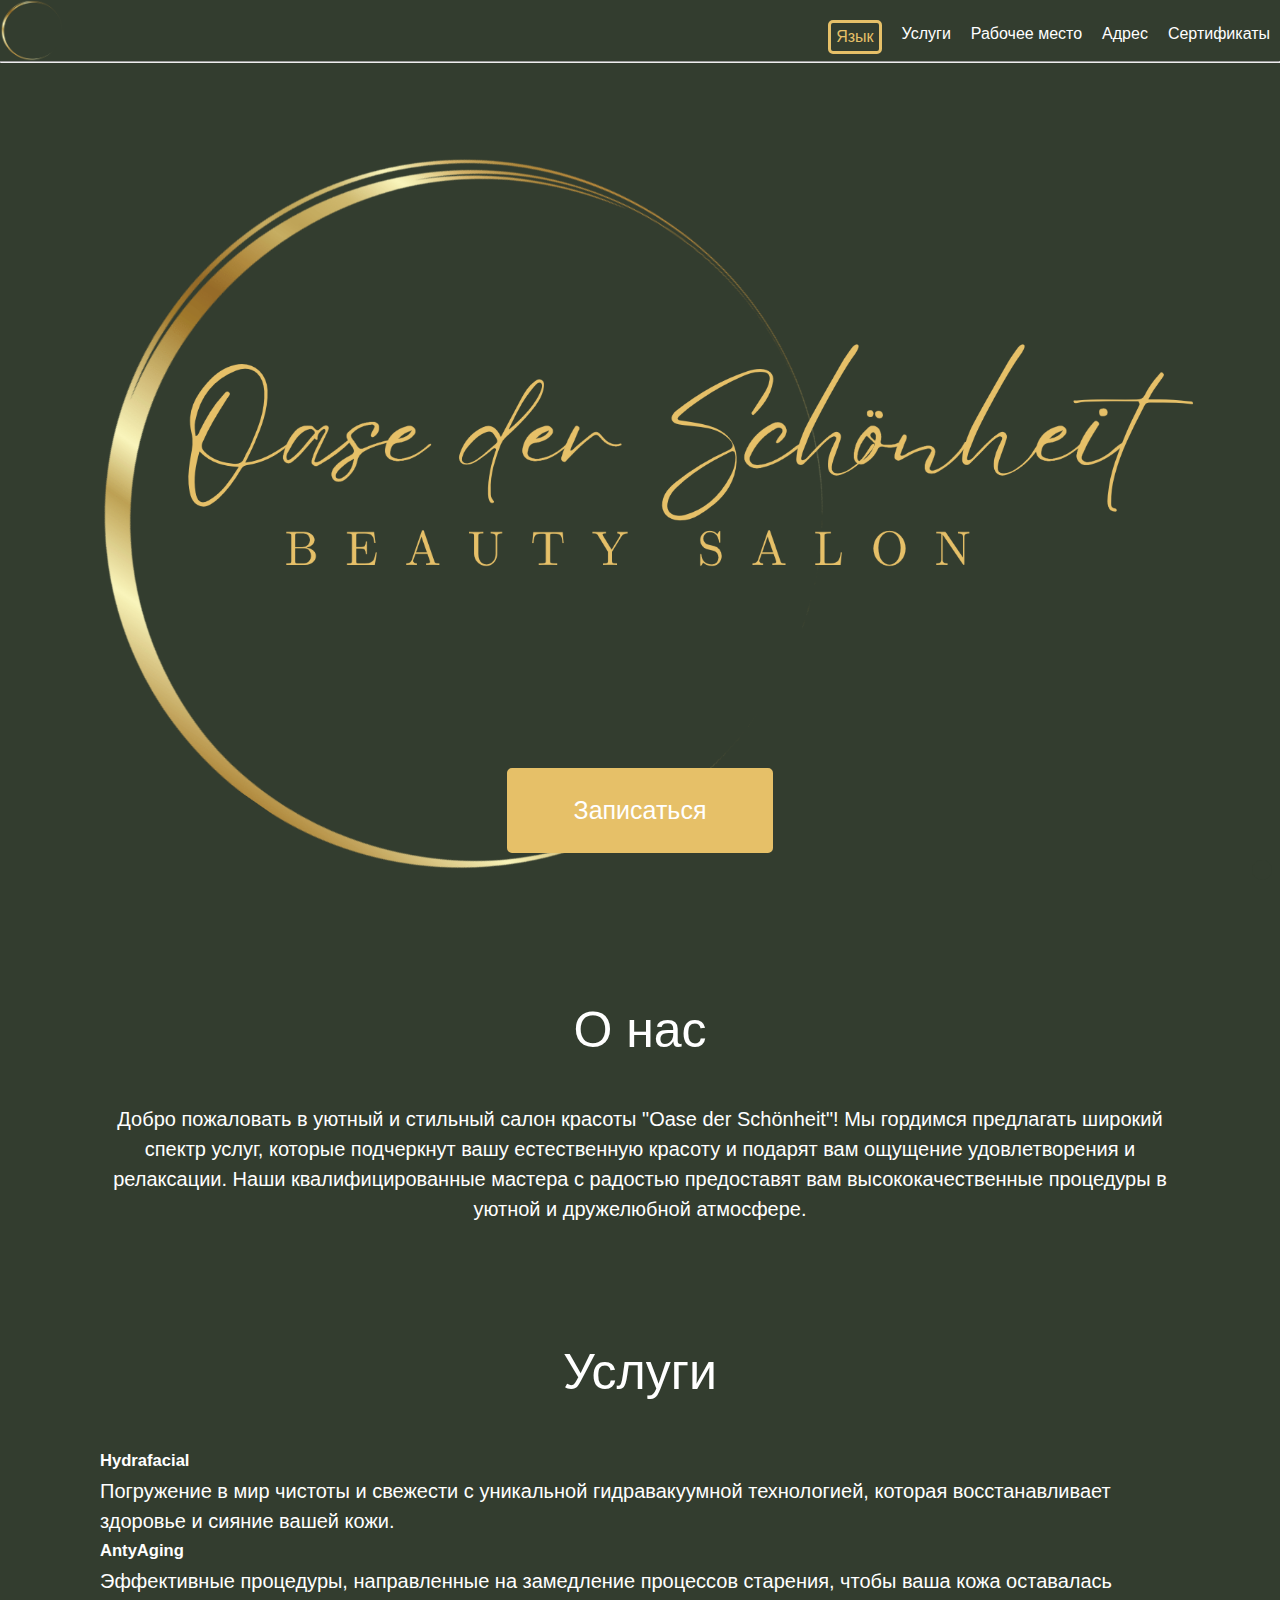
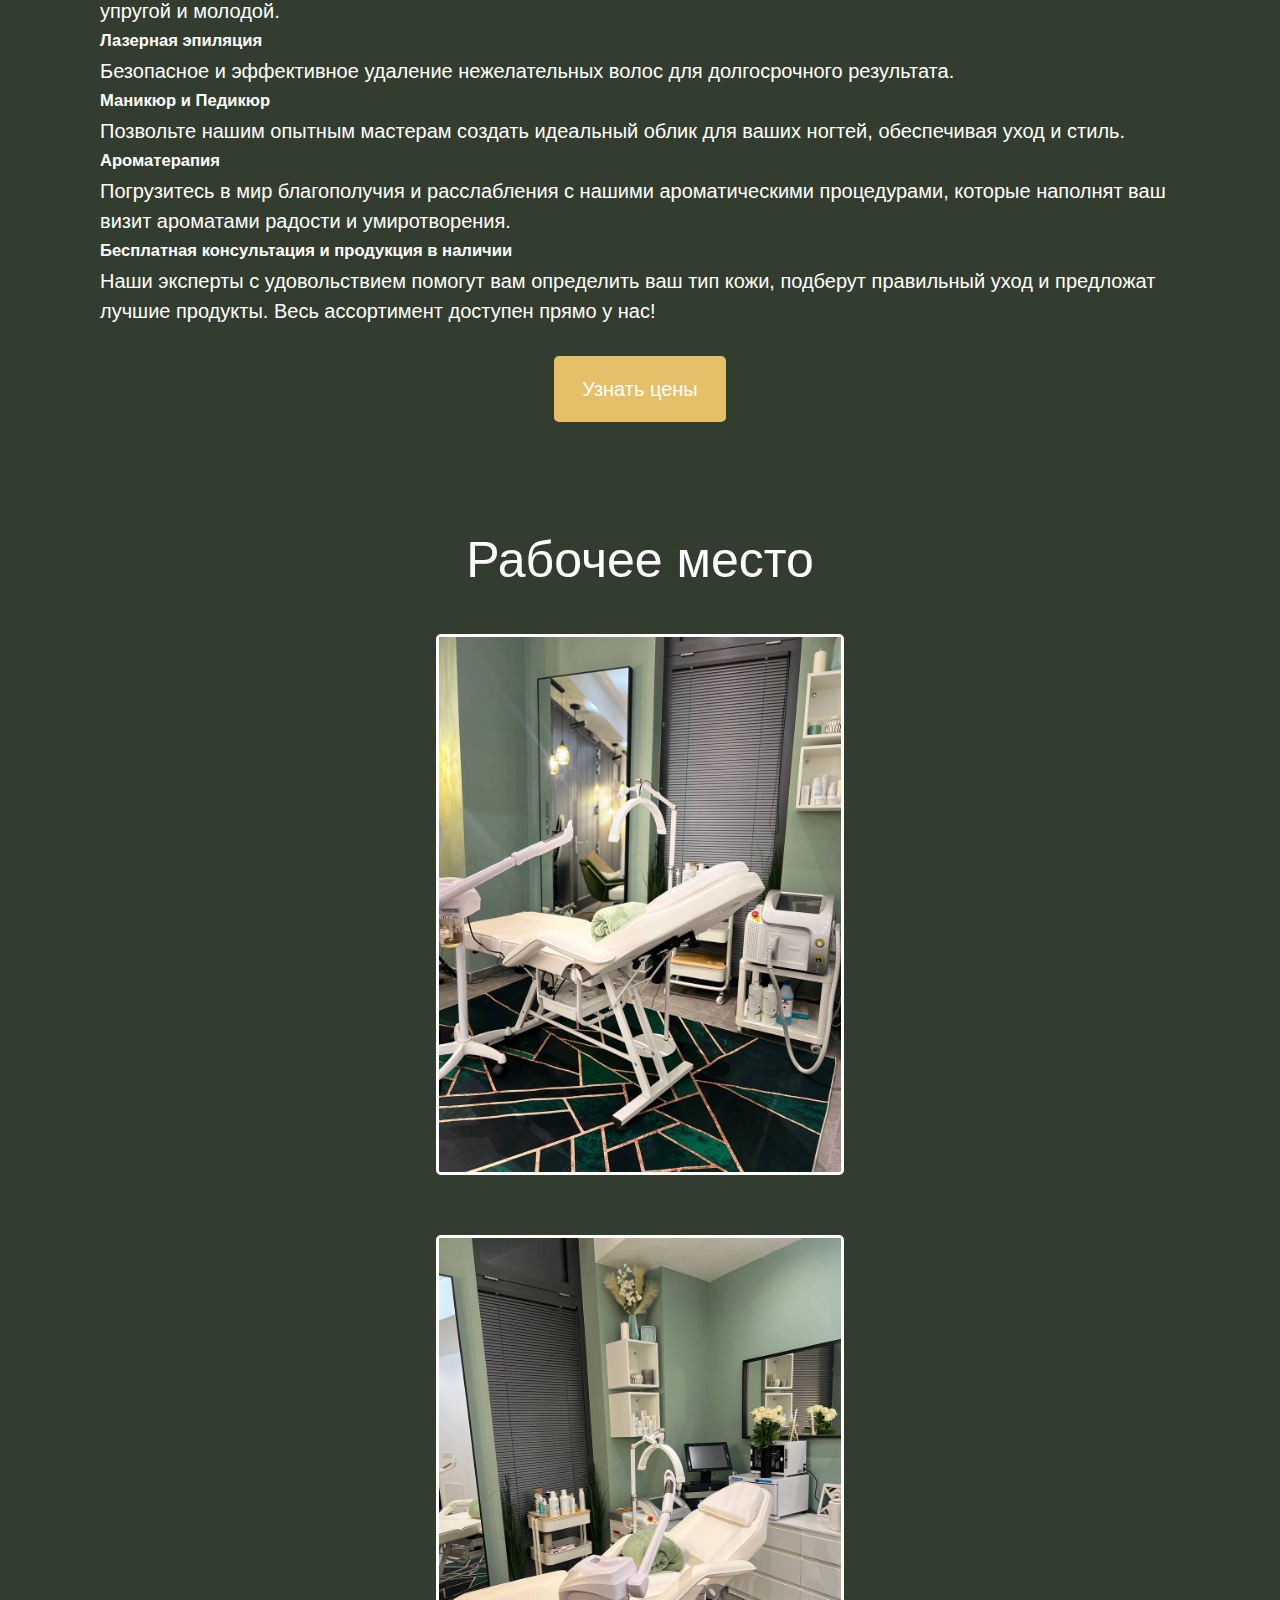
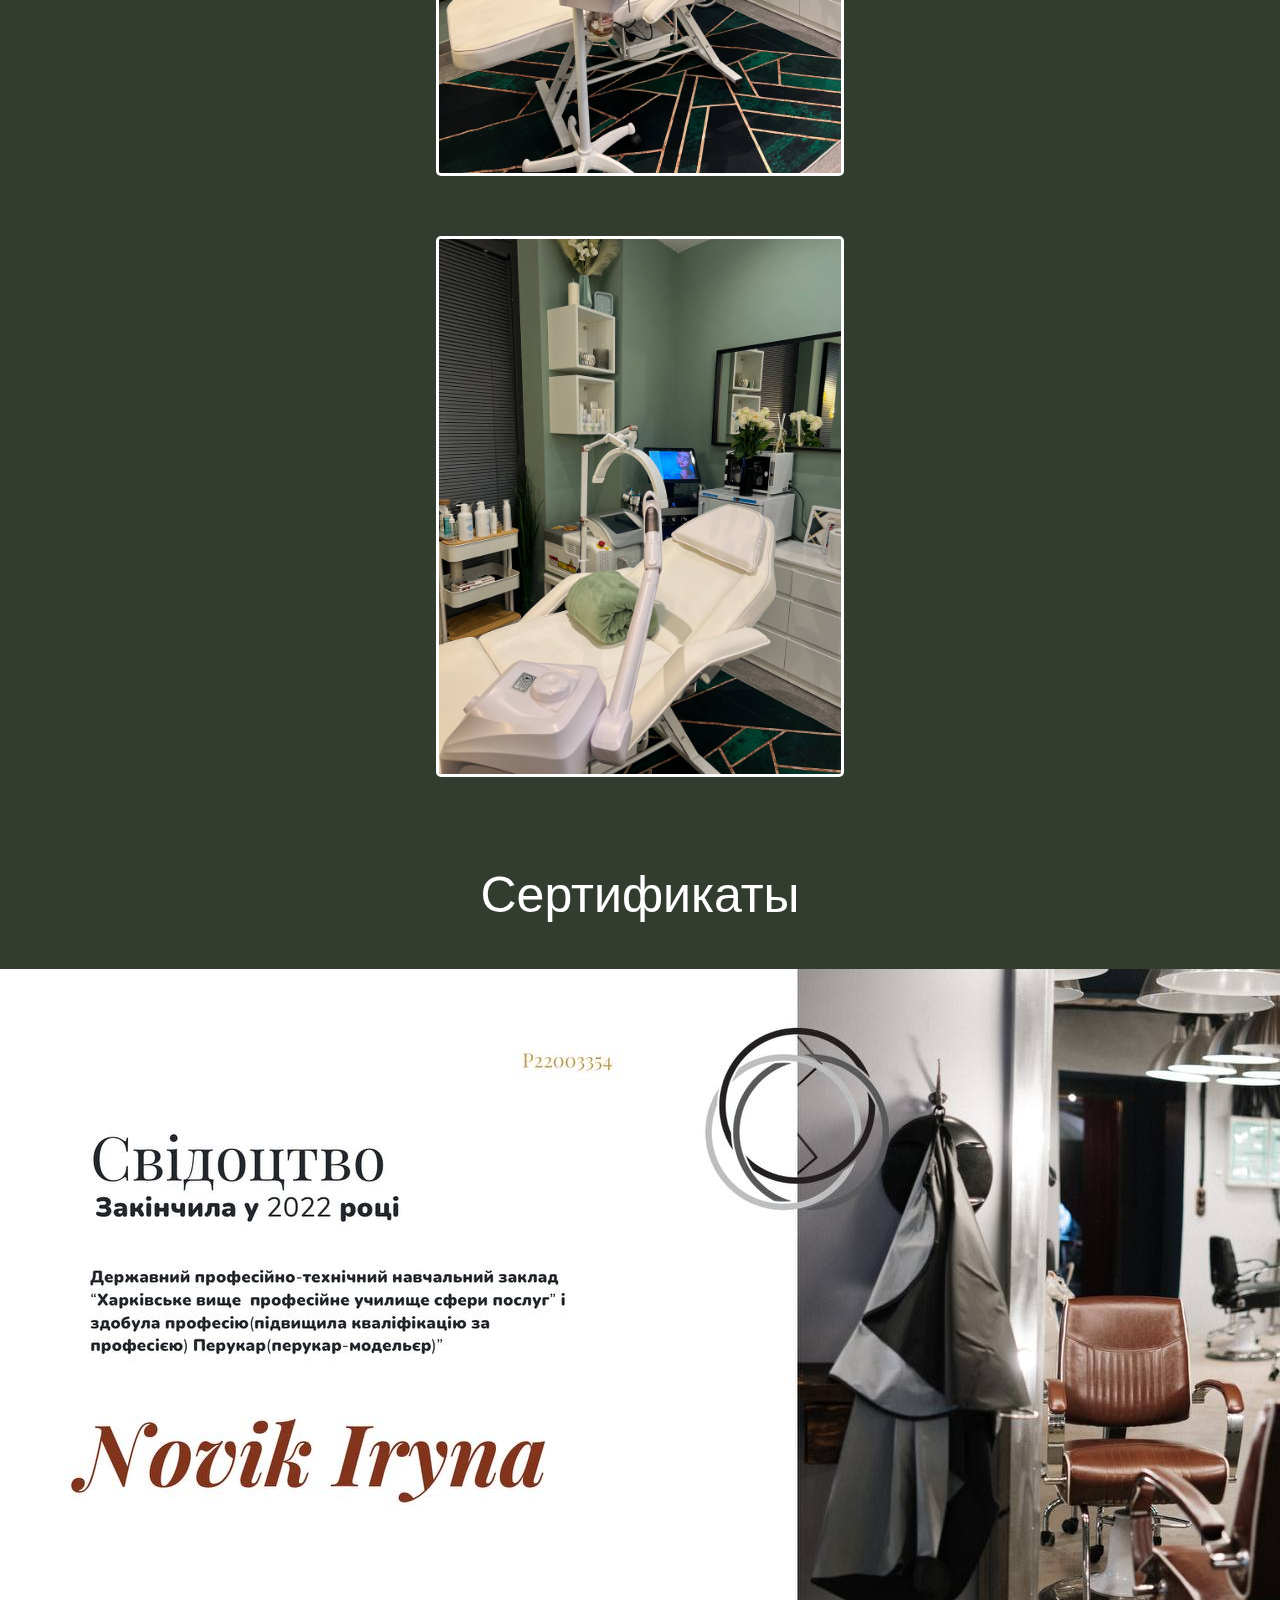
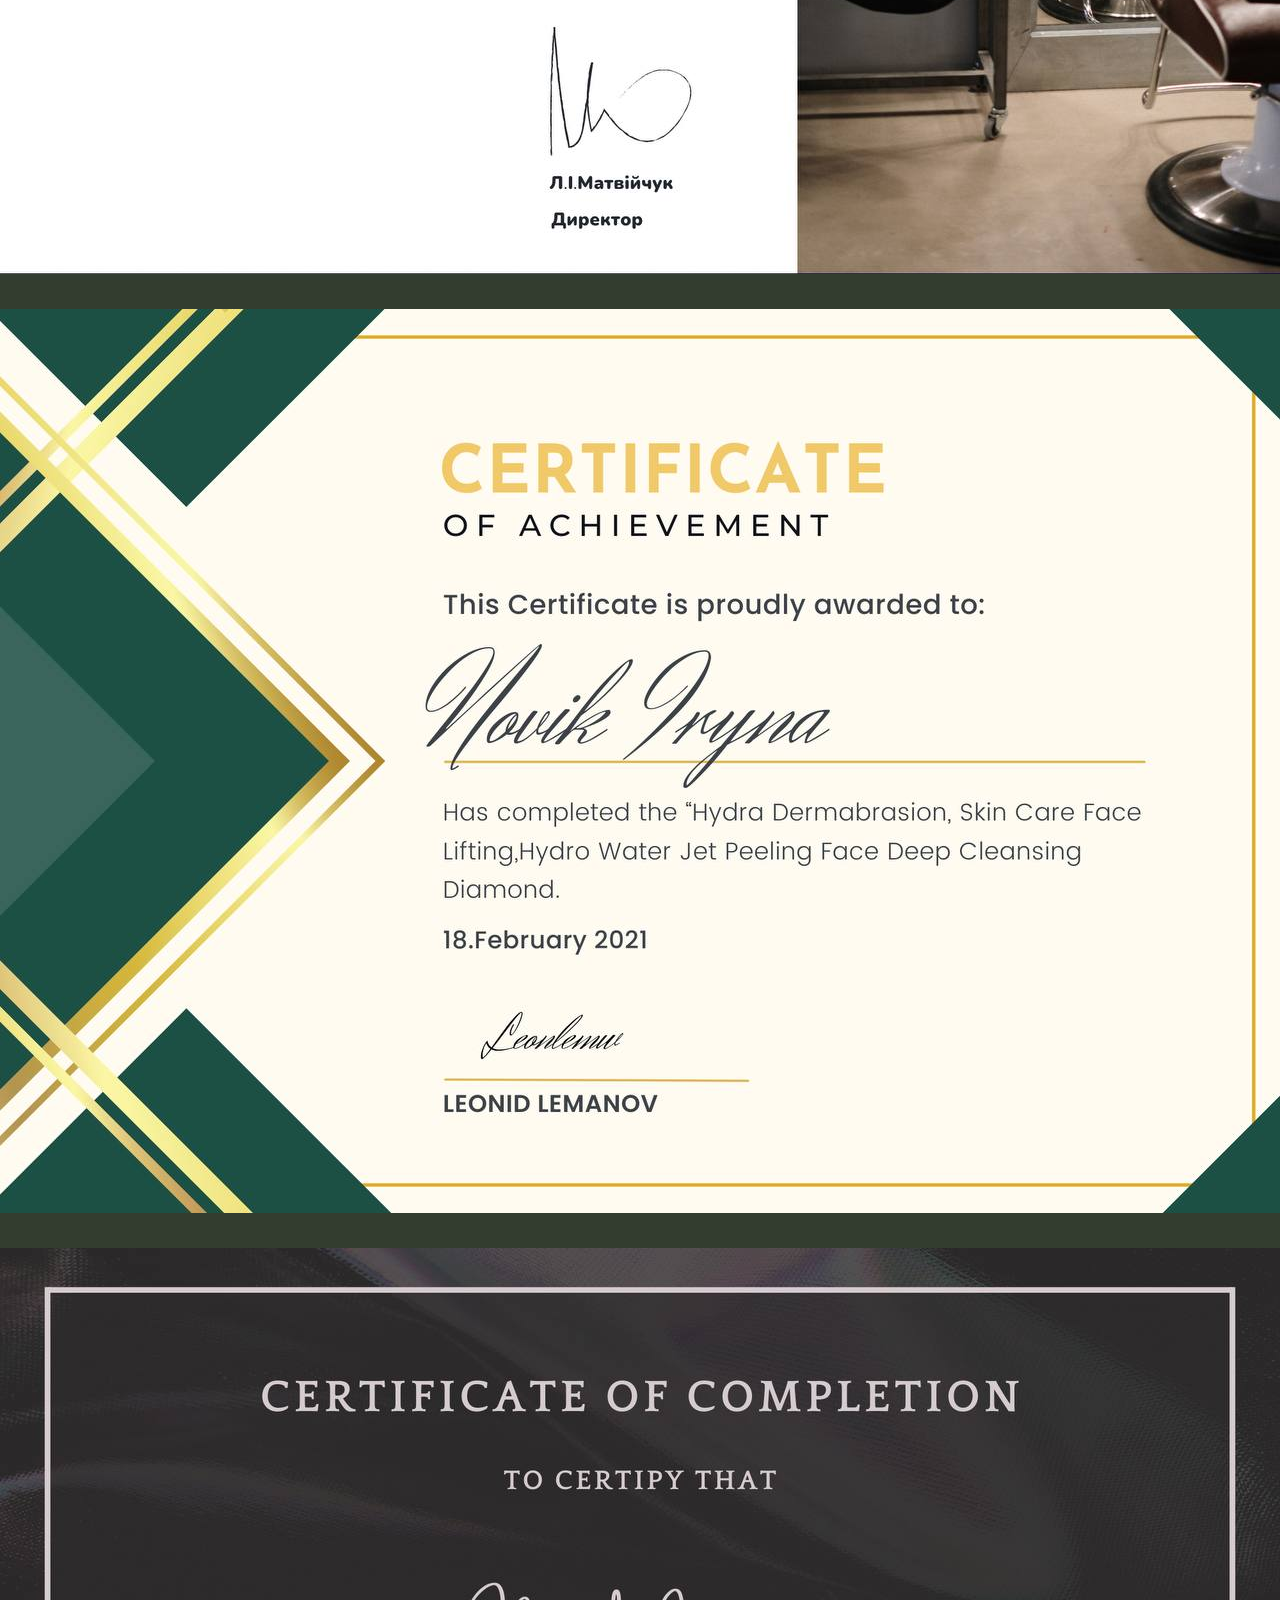
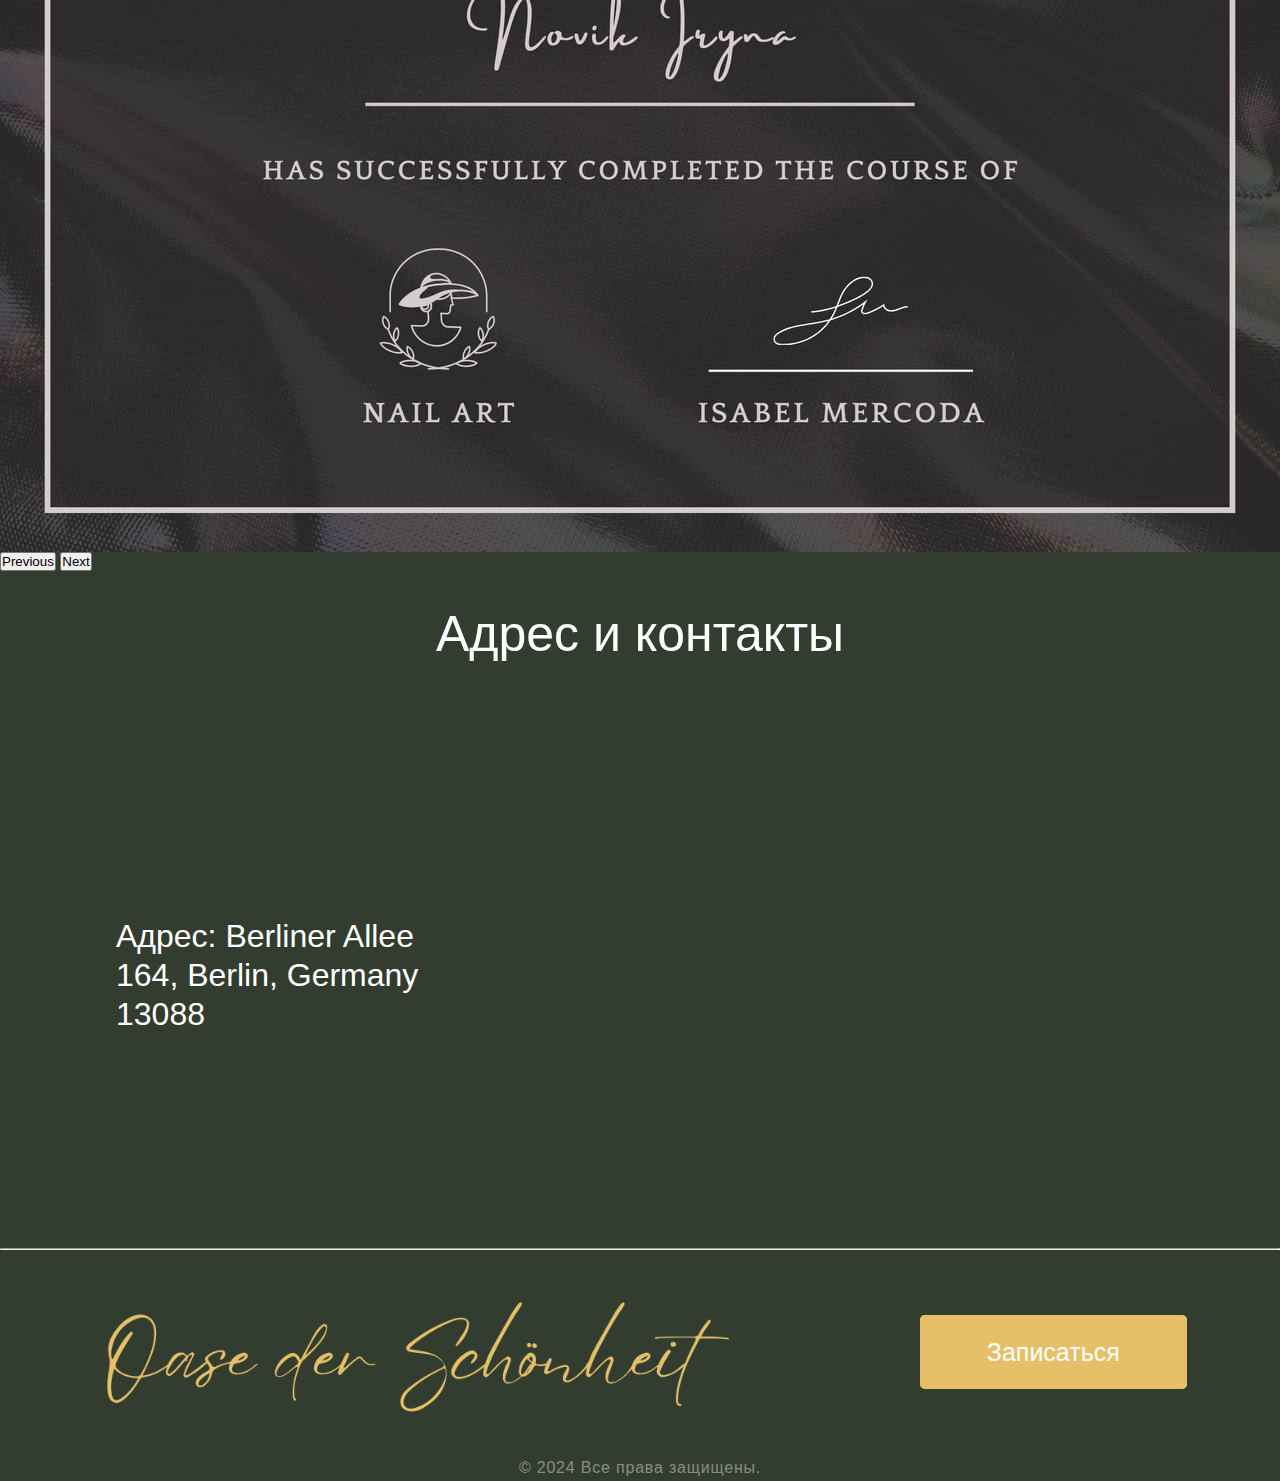
==== index.html @ 2f40607e "Add files via upload" ====
<!DOCTYPE html>
<html lang="ru">


<head>
    <meta charset="UTF-8">
    <meta http-equiv="X-UA-Compatible" content="IE=edge">
    <meta name="viewport" content="width=device-width, initial-scale=1.0">
    <title>Oasis Beauty Salon</title>
    <link rel="stylesheet" href="styles.css">
    <link rel="stylesheet" href="https://cdnjs.cloudflare.com/ajax/libs/font-awesome/6.2.0/css/all.min.css"
        integrity="sha512-xh6O/CkQoPOWDdYTDqeRdPCVd1SpvCA9XXcUnZS2FmJNp1coAFzvtCN9BmamE+4aHK8yyUHUSCcJHgXloTyT2A=="
        crossorigin="anonymous" referrerpolicy="no-referrer">
    <!-- CSS only -->
    <link href="https://cdn.jsdelivr.net/npm/bootstrap@5.2.2/dist/css/bootstrap.min.css" rel="stylesheet"
        integrity="sha384-Zenh87qX5JnK2Jl0vWa8Ck2rdkQ2Bzep5IDxbcnCeuOxjzrPF/et3URy9Bv1WTRi" crossorigin="anonymous">
    <style>
        
        .container,
        .container-fluid,
        .container-lg,
        .container-md,
        .container-sm,
        .container-xl,
        .container-xxl {
            --bs-gutter-x: 1.5rem;
            --bs-gutter-y: 0;
            /* width: 100%; */
            padding-right: 0 !important;
            padding-left: 0 !important;
            /* margin-right: auto;
    margin-left: auto; */
        }

        @media (min-width: 992px) {

            .container,
            .container-lg,
            .container-md,
            .container-sm {
                max-width: 1440px;
            }
        }


        @media (min-width: 768px) {


            .container,
            .container-lg,
            .container-md,
            .container-sm {
                max-width: 1440px;
            }
        }

        @media (min-width: 576px) {

            .container,
            .container-lg,
            .container-md,
            .container-sm {
                max-width: 1440px;
            }
        }

        p {
            margin-bottom: 0;
        }
    </style>
</head>

<body style="background-color: #333D2F;">
    
    <div class="top">
        <div class="content_box container">
            <nav>
                <img src="img/Screenshot_5.png" alt="logo" class="nav_logo">
                <ul class="nav-links">
                    <li style="margin-top: 12px;"><div class="lang-dropdown">
                        <button class="dropbtn">Язык</button>
                        <div class="lang-dropdown-content">
                            <a href="./translated/index_de.html">Deutsch</a>
                            <a href="./translated/index_uk.html">Українська</a>
                            <a href="index.html">Русский</a>
                        </div>
                    </div></li>
                    <li style="margin-top: 17px;"><a href="#prices_link" >Услуги</a></li>
                    <li style="margin-top: 17px;"><a href="#my_works">Рабочее место</a></li>
                    <li style="margin-top: 17px;"><a href="#place">Адрес</a></li>
                    <li style="margin-top: 17px;"><a href="#room">Сертификаты</a></li>
                   
                </ul>
                
                <a href="javascript:void(0);" class="icon" onclick="toggleMenu()">
                    <i class="fa fa-bars"></i>
                </a>
            </nav>
            <hr style="color: #ffffff; margin: 0;">
            <div class="head">
                <button class="call"><a href="https://oasesderschonheitt.setmore.com" target="_blank" style="text-decoration: none; color: #ffffff;">Записаться</a></button>
                
            </div>
        </div>
    </div>
    <div class="about container">
        <h1 class="about_me">О нас</h1>
        <div class="content_about">
            <ul class="about_list">
                <li class="about_list_elm">Добро пожаловать в уютный и стильный салон красоты "Oase der Schönheit"! Мы гордимся предлагать широкий спектр услуг, которые подчеркнут вашу естественную красоту и подарят вам ощущение удовлетворения и релаксации. Наши квалифицированные мастера с радостью предоставят вам высококачественные процедуры в уютной и дружелюбной атмосфере.
                </li>
                
            </ul>
        </div>
    </div>
    <div class="prices container" id="prices_link">
        <h1 class="price_heading">Услуги</h1>
        <div class="prices_back">
            
            <div class="row row-cols-1 row-cols-md-3 g-4">
                <div class="col">
                  <div class="card" style="background-color: #333D2F; border-color: #333D2F;">
                    <div class="card-body ">
                      <h5 class="card-title">Hydrafacial</h5>
                      <p class="card-text">Погружение в мир чистоты и свежести с уникальной гидравакуумной технологией, которая восстанавливает здоровье и сияние вашей кожи.</p>
                    </div>
                  </div>
                </div>
                <div class="col">
                  <div class="card" style="background-color: #333D2F; border-color: #333D2F;">
                    <div class="card-body">
                      <h5 class="card-title">AntyAging</h5>
                      <p class="card-text">Эффективные процедуры, направленные на замедление процессов старения, чтобы ваша кожа оставалась упругой и молодой.</p>
                    </div>
                  </div>
                </div>
                <div class="col">
                    <div class="card" style="background-color: #333D2F; border-color: #333D2F;">
                      <div class="card-body">
                        <h5 class="card-title">Лазерная эпиляция</h5>
                        <p class="card-text">Безопасное и эффективное удаление нежелательных волос для долгосрочного результата.</p>
                      </div>
                    </div>
                </div>
                <div class="col">
                  <div class="card" style="background-color: #333D2F; border-color: #333D2F;">
                    <div class="card-body">
                      <h5 class="card-title"> Маникюр и Педикюр</h5>
                      <p class="card-text">Позвольте нашим опытным мастерам создать идеальный облик для ваших ногтей, обеспечивая уход и стиль.</p>
                    </div>
                  </div>
                </div>
                <div class="col">
                    <div class="card" style="background-color: #333D2F; border-color: #333D2F;">
                      <div class="card-body">
                        <h5 class="card-title">Ароматерапия</h5>
                        <p class="card-text">Погрузитесь в мир благополучия и расслабления с нашими ароматическими процедурами, которые наполнят ваш визит ароматами радости и умиротворения.</p>
                      </div>
                    </div>
                </div>
                <div class="col">
                  <div class="card" style="background-color: #333D2F; border-color: #333D2F;">
                    <div class="card-body">
                      <h5 class="card-title">Бесплатная консультация и продукция в наличии</h5>
                      <p class="card-text">Наши эксперты с удовольствием помогут вам определить ваш тип кожи, подберут правильный уход и предложат лучшие продукты. Весь ассортимент доступен прямо у нас!</p>
                    </div>
                  </div>
                </div>
              </div>
            <div class="links_prices">
                <a class="link_to_pdf" href="./img/цены.pdf" target="_blank">Узнать цены</a>
            </div>
        </div>
    </div>
    <div class="works container" id="my_works">
        <h1 class="price_heading">Рабочее место</h1>
        <div class="results">
            <div class="block-1-results">
                <img src="./img/photo_1_2024-02-13_22-17-46.jpg" alt="photo" class="my_work_photo">
                <img src="./img/photo_3_2024-02-13_22-17-46.jpg" alt="photo" class="my_work_photo">
                <img src="./img/photo_2_2024-02-13_22-17-46.jpg" alt="photo" class="my_work_photo">
            </div>
        </div>
    </div>
    <div class="my_work_place container" id="room">
        <h1 class="price_heading">Сертификаты</h1>
    
        <div id="carouselExampleControls" class="carousel slide" data-bs-ride="carousel">
            <div class="carousel-inner">
                <div class="carousel-item active">
                    <img src="img/photo_1_2024-02-08_13-15-28.jpg" class="d-block w-100" alt="1" style="padding-top: 35px;">
                </div>
                <div class="carousel-item">
                    <img src="img/photo_2_2024-02-08_13-15-28.jpg" class="d-block w-100" alt="2" style="padding-top: 35px;">
                </div>
                <div class="carousel-item">
                    <img src="img/photo_3_2024-02-08_13-15-28.jpg" class="d-block w-100" alt="3" style="padding-top: 35px;">
                </div>
            </div>
    
            <button class="carousel-control-prev" type="button" data-bs-target="#carouselExampleControls"
                data-bs-slide="prev">
                <span class="carousel-control-prev-icon" aria-hidden="true"></span>
                <span class="visually-hidden">Previous</span>
            </button>
            <button class="carousel-control-next" type="button" data-bs-target="#carouselExampleControls"
                data-bs-slide="next">
                <span class="carousel-control-next-icon" aria-hidden="true"></span>
                <span class="visually-hidden">Next</span>
            </button>
        </div>
    </div>
    
    <div class="map container" id="place">
        <h1 class="price_heading">Адрес и контакты</h1>
        <div class="map_and_links">
            <div class="contacts">
                <ul class="contacts_list">
                    <!-- <li><a href="tel:89787499431" class="contact_link"><i class="fa-solid fa-square-phone"></i></a></li> -->
                    <li><a href="https://www.instagram.com/reel/C2-UuGSqdEd/?igsh=b2NvY3cyZ2dqNmho" class="contact_link"
                            target="_blank"><i class="fa-brands fa-square-instagram"></i></a></li>
                    <li><a href="mailto:oasebeautysalonberlin@gmail.com" class="contact_link" target="_blank"><i
                                class="fa-brands fa-telegram"></i></a></li>
                </ul>
                <div class="content_contact">Адрес:
                    Berliner Allee 164, Berlin, Germany 13088</div>
            </div>
                <iframe src="https://www.google.com/maps/embed?pb=!1m18!1m12!1m3!1d2425.9282412840025!2d13.467207199999997!3d52.552822899999995!2m3!1f0!2f0!3f0!3m2!1i1024!2i768!4f13.1!3m3!1m2!1s0x47a84d32e5a10f41%3A0x50b34b08ba11487c!2sBerliner%20Allee%20164%2C%2013088%20Berlin!5e0!3m2!1sru!2sde!4v1707607472657!5m2!1sru!2sde" height="450" style="border:0; margin-bottom: 55px; width: 100%;" allowfullscreen="" loading="lazy" referrerpolicy="no-referrer-when-downgrade"></iframe>
        </div>

    </div>
    <hr style="color: #ffffff;">
    <div class="footer container">
        <div class="footer_content">
            <div style="max-width: 50%; height: auto;"><img src="img/Screenshot_4.png" alt="logo"></div>
            <div><a href="https://oasesderschonheitt.setmore.com" class="appointment" target="_blank">Записаться</a></div>
        </div>
    </div>
    <div class="rights container">
        <p class="footer_text">© 2024 Все права защищены.</p>
    </div>
    <button onclick="topFunction()" id="myBtn" title="Go to top"><i class="fa-solid fa-arrow-up top_btn"></i></button>
    <script src="./app.js"></script>
    <script src="https://cdn.jsdelivr.net/npm/bootstrap@5.2.2/dist/js/bootstrap.bundle.min.js" integrity="sha384-OERcA2EqjJCMA+/3y+gxIOqMEjwtxJY7qPCqsdltbNJuaOe923+mo//f6V8Qbsw3"
        crossorigin="anonymous"></script>

    <script>
        function toggleMenu() {
            const navLinks = document.querySelector('.nav-links');
            const icon = document.querySelector('.icon i');

            navLinks.classList.toggle('show');
            icon.classList.toggle('fa-bars');
            icon.classList.toggle('fa-times');
        }
    </script>
</body>

</html>
---- styles.css ----
* {
    margin: 0;
    padding: 0;
}

body {
    width: 100%;
    font-family: sans-serif;
    /* background-color: #333D2F; */
}


.container {
    max-width: 100%;
    margin: 0 auto;
    background-color: #333D2F;

}

.top {
    max-height: 1220px;
    background-color: #333D2F;
}

.content_box {
    width: 100%;
}


.menu {
    max-width: 100%;
    /* position: absolute; */
    background: #333D2F;
    width: 100%;
    overflow: hidden;
}

/* .logo {
    padding: 25px 62px;
    height: 50px;
} */

.menu_elms {
    display: flex;
    flex-direction: row;
    list-style-type: none;
    align-items: center;
}


.menu_elm {
    font-weight: 300;
    font-size: 16px;
    line-height: 30px;
    padding: 4px 62px;
}

.logo {
    max-width: 100px;
    max-height: 50px;
}

.menu_elm:hover {
    background: #333D2F;
}

/* .menu_link {
    text-decoration: none;
    color: #FFFFFF;
    text-align: center; */
    /* align-items: center; */

/* } */

.head {
    width: 100%;
    background-image: url(img/Screenshot_1.png);
    background-repeat: no-repeat;
    background-position: center;
    background-size: contain;
    text-align: center;
}


.call{
    background-color: #E6C068;
    border: solid;
    border-color: #E6C068;
    color: #FFFFFF;
    font-weight: 400;
    font-size: 25px;
    line-height: 39px;
    padding: 20px 64px;
    margin-top: 705px;
    margin-bottom: 114px;
    display: inline-block;
    border-radius: 5px;
}

.call:hover {
    background-color: #E6C068;
    color: #ffffff;
    border-color: #FFFFFF;
}

.appointment{
    background-color: #E6C068;
    border: solid;
    border-color: #E6C068;
    color: #FFFFFF;
    font-weight: 400;
    font-size: 25px;
    line-height: 39px;
    padding: 20px 64px;
    border-radius: 5px;
    transition: background-color 0.3s;
    text-decoration: none;
    /* margin-left: 36px; */
}

.appointment:hover{
    color: #ffffff;
    border-color: #FFFFFF;
    padding: 20px 64px;
}

.about {
    background: #333d2f;
}

.about_me {
    font-weight: 400;
    font-size: 50px;
    line-height: 77px;
    color: #FFFFFF;
    text-align: center;
    padding-top: 25px;
}

.content_about {
    display: flex;
    justify-content: space-around;
    flex-grow: 1;
    padding-left: 100px;
    padding-right: 100px;
    padding-top: 35px;
    padding-bottom: 75px;
}

.my_photo {
    max-width: 363px;
    max-height: 557px;
}

/* .about-text {
    padding-right: 50px;
    font-weight: 400;
    font-size: 16px;
    line-height: 39px;
    color: #FFFFFF;
} */

.about_list {
    align-self: center;
    padding-left: 0;
}

.about_list_elm {
    font-weight: 300;
    font-size: 20px;
    line-height: 30px;
    color: #ffffff;
    padding-bottom: 10px;
    list-style-type: none;
}

.price_heading {
    font-weight: 400;
    font-size: 50px;
    line-height: 77px;
    color: #ffffff;
    text-align: center;
    padding-top: 25px;
}

.prices_back {
    padding-left: 100px;
    padding-right: 100px;
    padding-top: 35px;
    padding-bottom: 75px;
    font-weight: 300;
    font-size: 20px;
    line-height: 30px; 
    color: #ffffff; 
}

.results {
    display: flex;
    justify-content: space-evenly;
    margin-top: 35px;
}

.block-1-results {
    display: flex;
    flex-direction: row;
    gap: 24px;
    /* width: 100%;
    height: auto; */
}

.block-2-results {
    display: flex;
    flex-direction: column;
    padding-top: 50px;
}

.my_work_photo {
    max-width: 551px;
    max-height: 535px;
    margin-bottom: 55px;
    color: #898787;
    border: solid;
    border-color: #ffffff;
    border-radius: 5px;
    /* box-shadow: 0 8px 16px rgb(243, 217, 155) */
}

.footer {
    /* background-image: url(); */
    padding-top: 35px;
    padding-bottom: 35px;
    background-repeat: no-repeat;
    background-position: center;
    background-size: cover;
}

.rights {
    background-color: #333D2F;
}

.footer_content{
    display: flex;
    justify-content: space-around;
    align-items: center;
}
.footer_content img {
    max-width: 100%;
    height: auto;
}
.footer_text {
    font-weight: 400;
    font-size: 16px;
    line-height: 26px;
    letter-spacing: 0.05em;
    color: #FFFFFF;
    opacity: 0.4;
    text-align: center;
    /* justify-content: flex-end; */
}

.contact_link {
    color: #E6C068;
    text-decoration: none;
    margin-right: 120px;

}

.contact_link:hover {
    color: #ffffff;
}

.contacts_list {
    list-style-type: none;
    display: flex;
    justify-content: space-evenly;
    flex-direction: row;
    /* padding-bottom: 25px; */

}

.map_and_links {
    display: flex;
    justify-content: space-around;
    padding: 35px 80px;
}

i {
    font-size: 34px;
}

.contacts {
    display: flex;
    flex-direction: column;
    padding-top: 120px;

}

.content_contact {
    font-weight: 400;
    font-size: 32px;
    line-height: 39px;
    color: #ffffff;
    padding-top: 50px;
    padding-bottom: 50px;
    padding-left: 36px;
    margin-right: 90px
}

.contact_link {
    list-style-type: none;
}


.contact_link>li {
    font-weight: 300;
    font-size: 16px;
    line-height: 30px;
    color: #ffffff;
}

.list_cont {
    margin-bottom: 10px;
}

.prices {
    background-color: #333D2F;
}
.d-block {
    display: block !important;
    margin-left: auto;
    margin-right: auto;
}
.navelm:hover {
    color: #E6C068;

}
.nav_logo {
    width: 5%;
    height: auto;
    /* position: fixed; */
    /* left: 0;  */
    /* padding-right: 25px; */
}
.topnav {
    width: 100%;
    overflow: hidden;
    background-color: #333D2F;
    /* position: fixed; */
    /* top: 0; */
}

.navelm {
    float: left;
    display: block;
    color: #ffffff;
    text-align: center;
    padding: 14px 16px;
    text-decoration: none;
    font-size: 17px;
}

.navelm:hover {
    background-color: #333D2F;
    color:#e9cd8c;
    
    
}

.active {
    background-color: #333D2F;
    /* color: rgb(82, 72, 72); */
}

.topnav .icon {
    display: none;
}

#myBtn {
    /* display: none; */
    position: fixed;
    bottom: 20px;
    right: 8px;
    z-index: 99;
    border: none;
    outline: none;
    background-color: #333D2F;
    color: white;
    cursor: pointer;
    padding: 10px;
    border-radius: 10px;
    font-size: 18px;
}

#myBtn:hover {
    background-color: #FFFFFF;
    color: #333D2F;

}
.links_prices {
    padding-top: 30px;
    display: flex;
    justify-content: center;
}
.link_to_pdf {
    text-decoration: none;
    padding: 15px 25px;
    background-color:#E6C068;
    color: #ffffff;
    border: solid;
    border-color: #E6C068;
    border-radius: 5px;
}

.link_to_pdf:hover {
    color: #ffffff;
    border-color: #ffffff;
}
nav {
    display: flex;
    justify-content: space-between;
    align-items: center;
}

.logo {
    font-size: 1.5em;
}

.nav-links {
    list-style: none;
    display: flex;
    gap: 20px;
    flex-wrap: wrap;
    margin-left: auto;
    margin-right: 10px
}

.nav-links li {
    display: inline-block; 
}

.nav-links a {
    text-decoration: none;
    color: #fff;
}

.nav-links a:hover {
    color: #e9cd8c;
}

.icon {
    display: none;
    color: #fff; 
}

.icon:hover {
    color: #e9cd8c;
}

.lang-dropdown {
    position: relative;
    display: inline-block;
}

.cards_serv {
    border-radius: 5px;
}
.dropbtn {
    color: #fff;
    font-size: 16px;
    border: none;
    cursor: pointer;
    background-color: #333D2F;
    color: #E6C068;
    border: solid;
    border-color: #E6C068;
    border-radius: 5px;
    padding: 5px;
}

.dropbtn:hover {
    color: #ffffff;
    border-color: #ffffff;


}

.lang-dropdown-content {
    display: none;
    position: absolute;
    background-color: #333D2F;
    min-width: 160px;
    box-shadow: 0 8px 16px rgba(0, 0, 0, 0.2);
    z-index: 1;
    left: 0;
}

.lang-dropdown-content a {
    color: #fff;
    padding: 12px 16px;
    text-decoration: none;
    display: block;
}

.lang-dropdown-content a:hover {
    background-color: #333D2F;
    color: #e9cd8c;
}

.lang-dropdown:hover .lang-dropdown-content {
    display: block;
}

@media (max-width: 1400px) {
    .content_about {
        flex-direction: column;
        text-align: center;
    }

    .about_list {
        padding-left: 0;
    }

    .my_photo {
        align-self: center;
        margin-top: 20px;
    }

    .prices_text {
        text-align: center;
    }
    .block-1-results {
        flex-direction: column;
        gap: 5px;
    }
}

@media (max-width: 1024px) {
    .menu_elm {
        padding: 4px 33px;
    }

    .content_about {
        flex-direction: column;
        text-align: center;
    }

    .about-text {
        padding-right: 0;
    }

    .my_photo {
        align-self: center;
        margin-top: 20px;
    }

    .call {
        font-size: 17px;
        padding: 10px 49px;
        margin-top: 612px;
    }

    .appointment {
        font-size: 17px;
        padding: 12px 48px;
        /* margin-top: 612px; */
    }

    .prices_back {
        background-size: contain;
    }
    
    .results {
        flex-direction: column;
        align-items: center;
    }

    .block-2-results {
        display: flex;
        flex-direction: column;
        padding-top: 0;
    }

    .content_contact{
        font-size: 20px;
        padding: 0;

    }

    .contact_link {
        margin-right: 0;

    }

    .contacts_list {
        justify-content: space-evenly;
    }

    .footer {
        background-color: #333D2F;
    }
}

@media screen and (max-width: 680px) {
    .nav-links {
        display: none;
        flex-direction: column;
        align-items: first baseline;
        left: 0;
        width: 100%;
        margin-right: 0;

    }

    .nav-links.show {
        display: flex;
    }

    .nav-links li {
        width: 100%; 
        text-align: left; 
    }

    .icon {
        display: block;
        padding-left: 15px;
        padding-bottom: 10px;
        padding-top: 10px; 
        padding-right: 15px;
        /* position: left; */
    }
    .nav_logo {
        display: none;
    }


}

@media (max-width: 680px) {
    .head {
        background-image: url(img/Screenshot_1.png);
        background-size: contain;
        height: 650px;
    }

    .call {
        padding: 12px 48px;
        margin-top: 480px;
        font-size: 17px;
    }

    .appointment {
        padding: 8px 16px;
        font-size: 17px;
    }

    .appointment:hover{
        color: #ffffff;
        border-color: #FFFFFF;
        padding: 8px 16px;
    }

    .about_me {
        font-size: 40px;
        padding-top: 9px;
    }




    .content_about {
        padding-left: 20px;
        padding-right: 20px;
        padding-top: 0px;
    }


    .price_heading {
        font-size: 40px;
        padding-top: 20px;
        line-height: 50px;
    }

    .prices_back {
        background-size: contain;
        font-size: 15px;
        padding-top: 0;
        padding-left: 20px;
        padding-right: 20px;
    }

    .map_and_links {
        flex-direction: column;
        padding: 30px 28px;
    }

    .contacts_list {
        justify-content: space-between;
        padding: 0 35px;
        
    }

    .about_list_elm {
        font-size: 15px;
    }

    .content_contact {
        font-size: 28px;
        padding-top: 15px;
        padding-bottom: 30px;
        padding-left: 0;
        text-align: center;
        margin-right: 0;
        font-size: 20px;
    }

    .contact_link {
        padding-bottom: 11px;
    }
    .contacts{
        padding-top: 10px;
    }
    .footer_text {
        font-size: 13px;
    }

    .contact_link>li {
        font-size: 15px;
    }

    #myBtn {
        display: none;
        /* position: relative; */
        bottom: 8px;
        right: -100px;
        padding: 3px;
    }

    .my_work_photo {
        width: 100%;
        margin-bottom: 15px;
    }

    .block-1-results {
        width: 90%;
    }
}
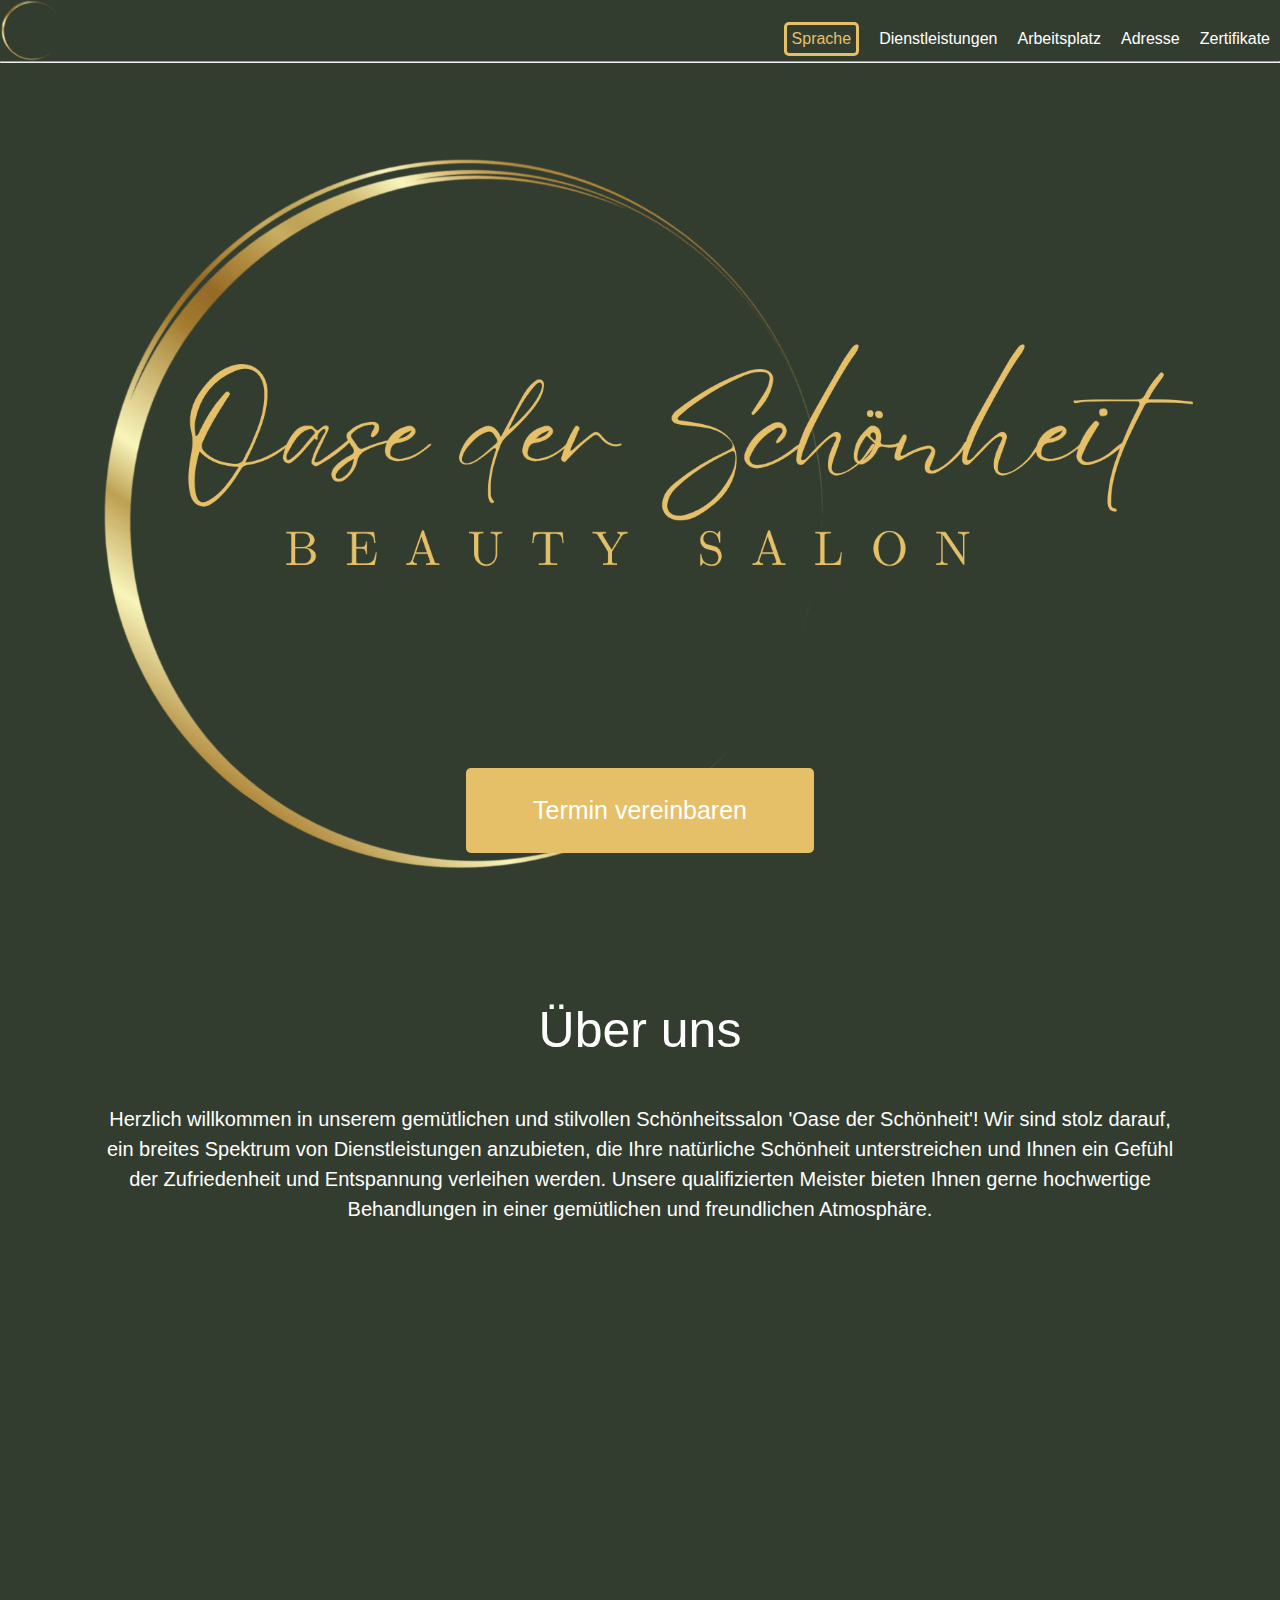
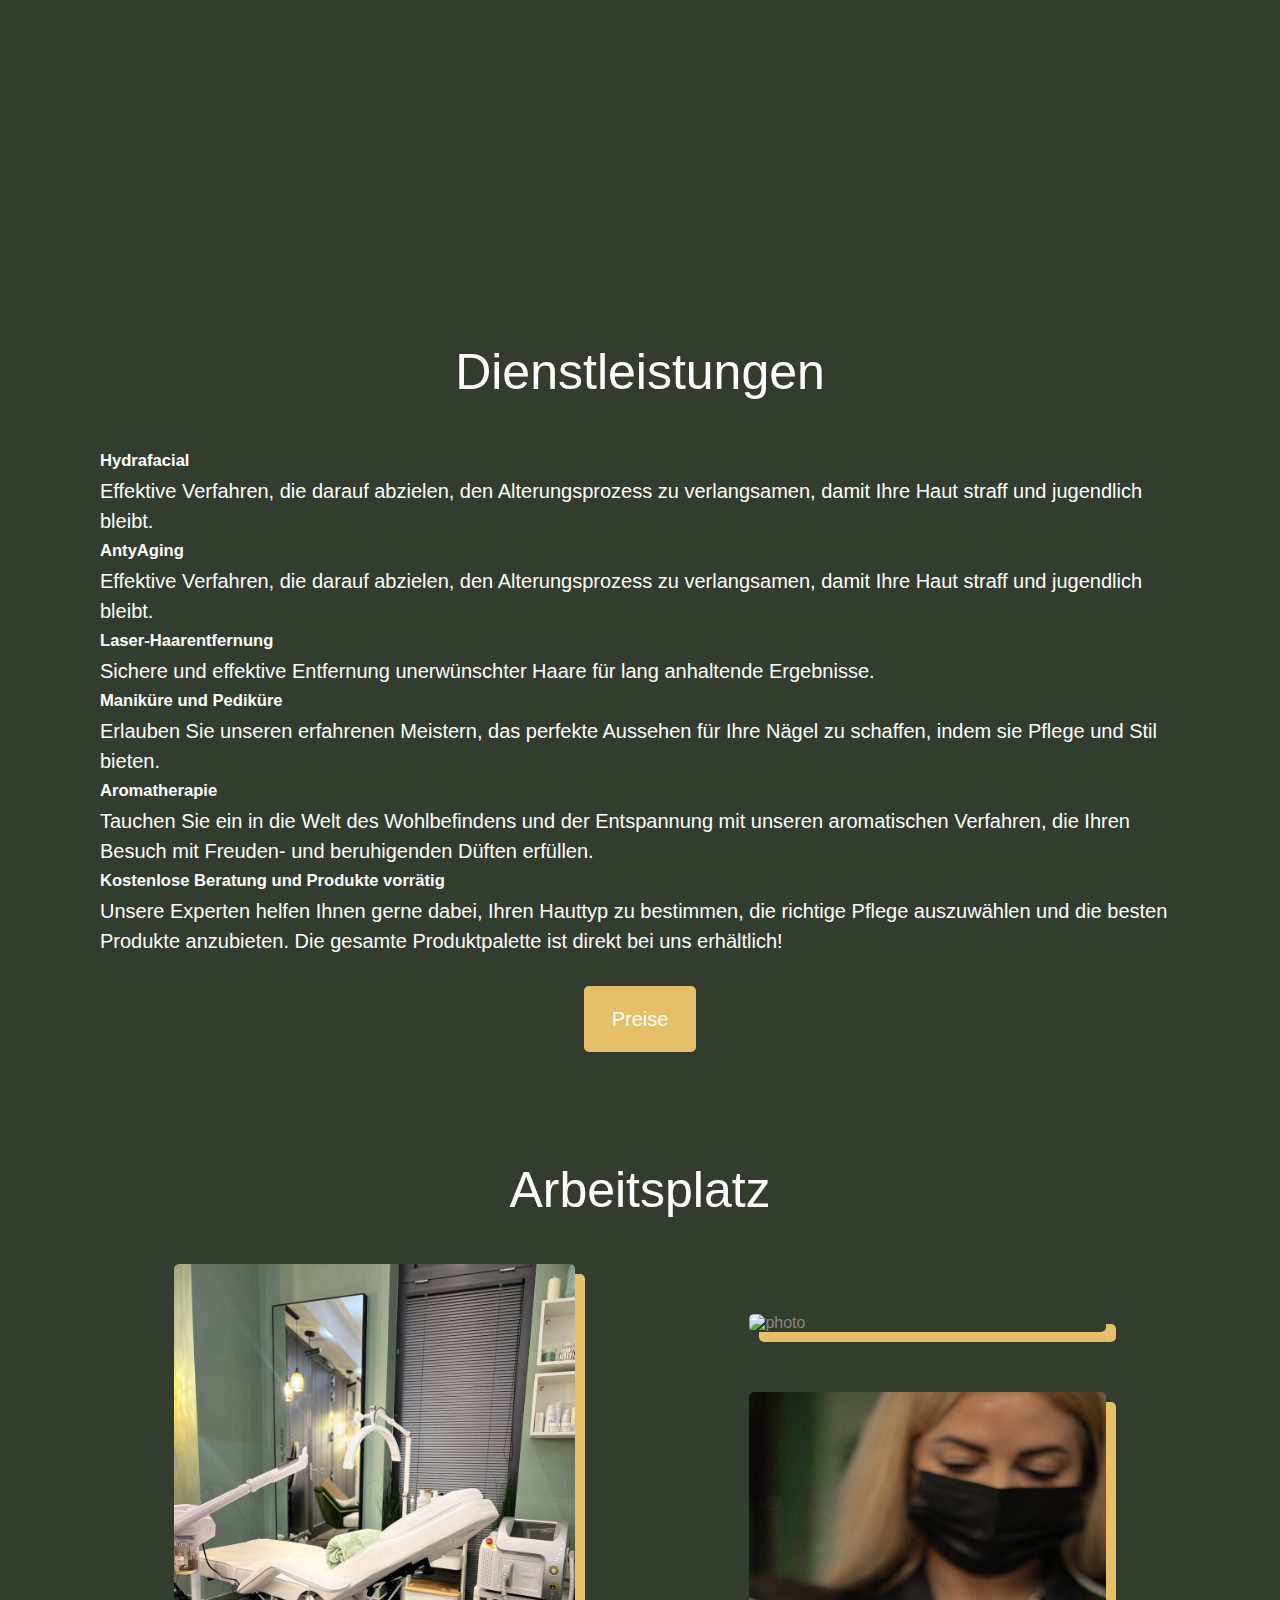
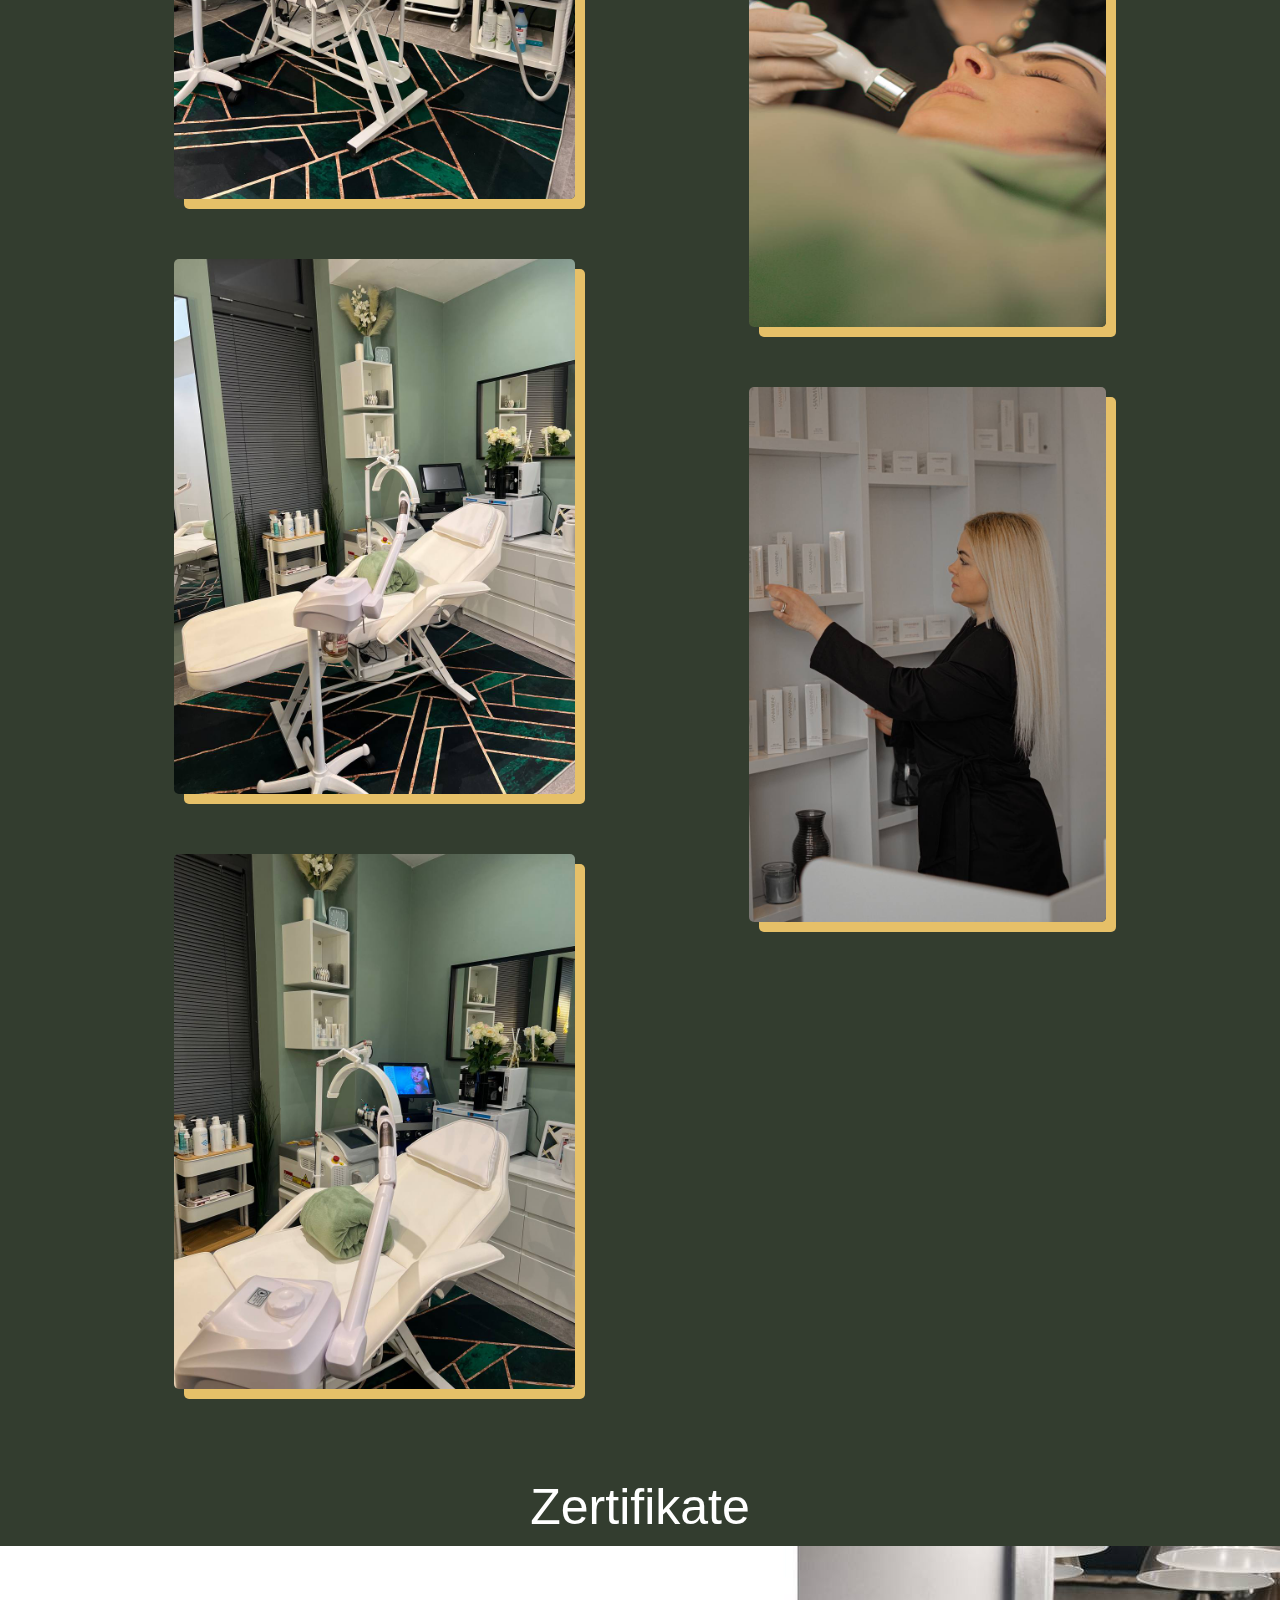
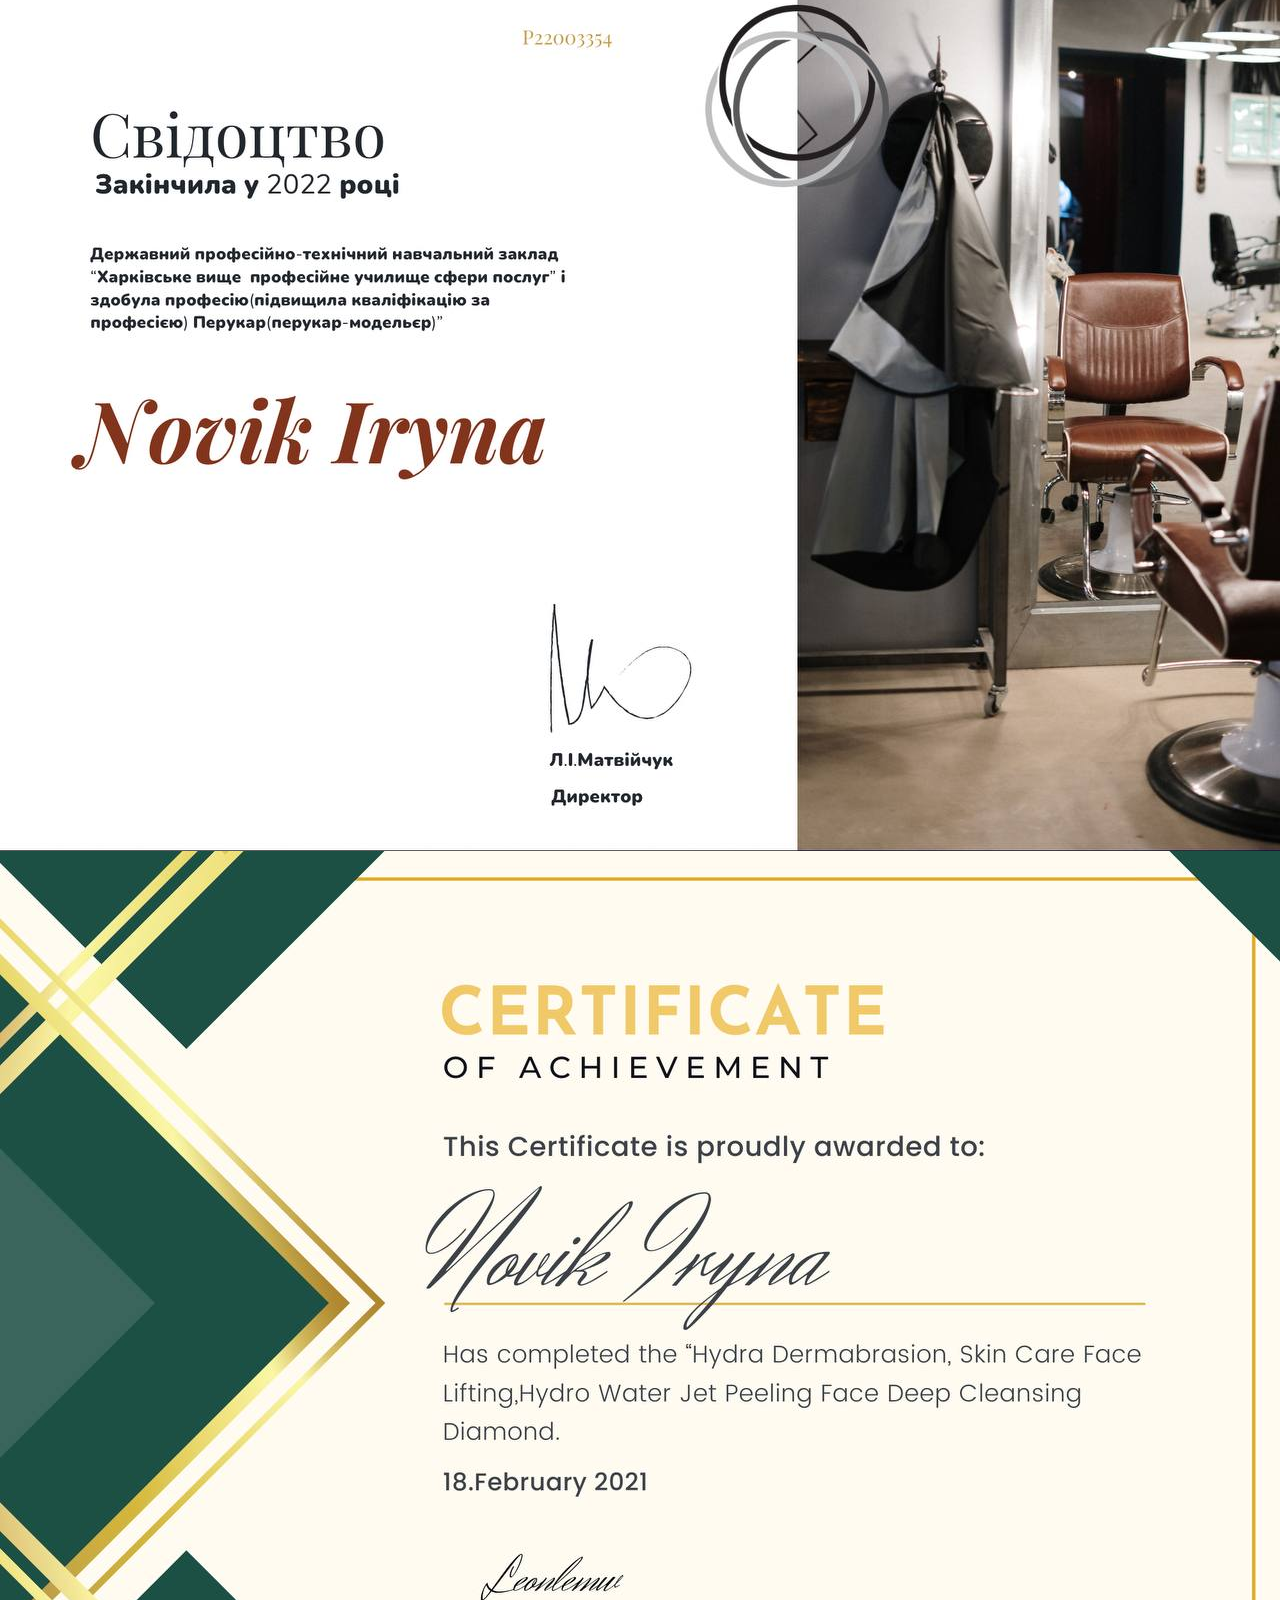
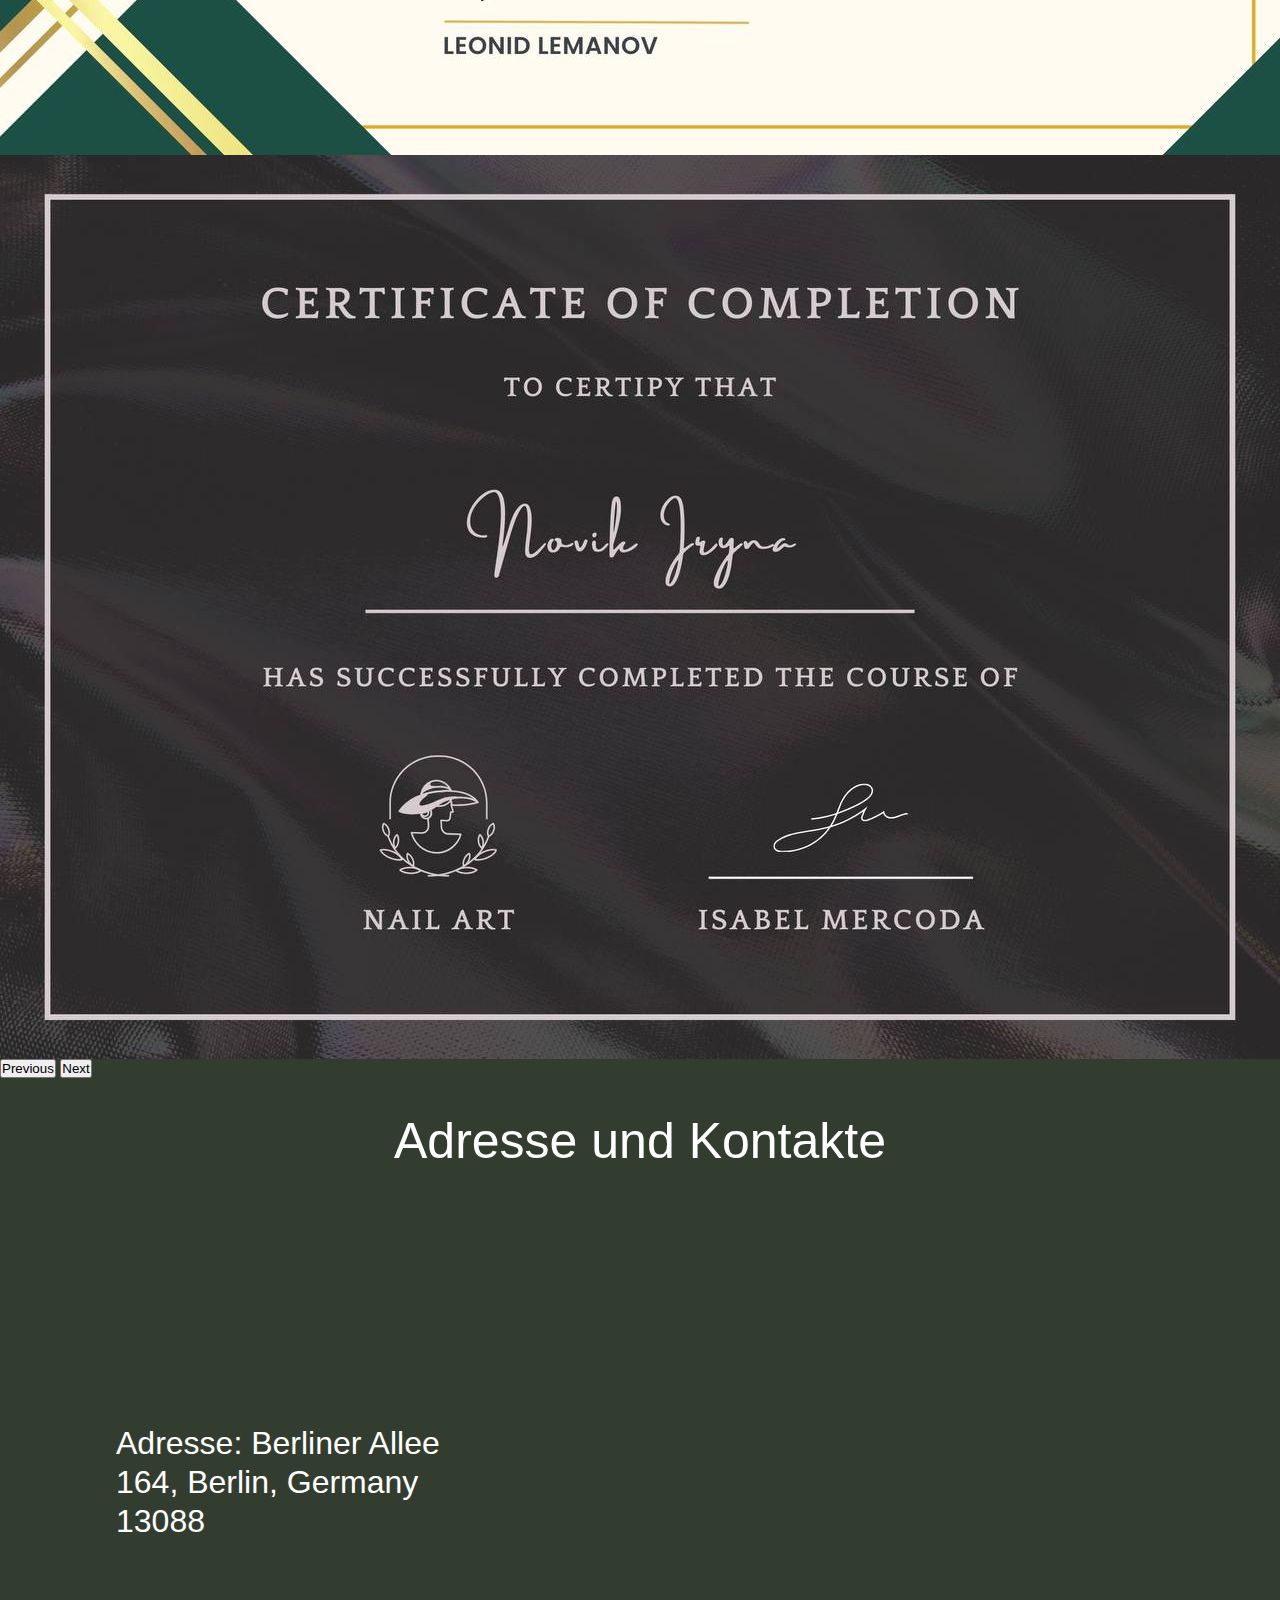
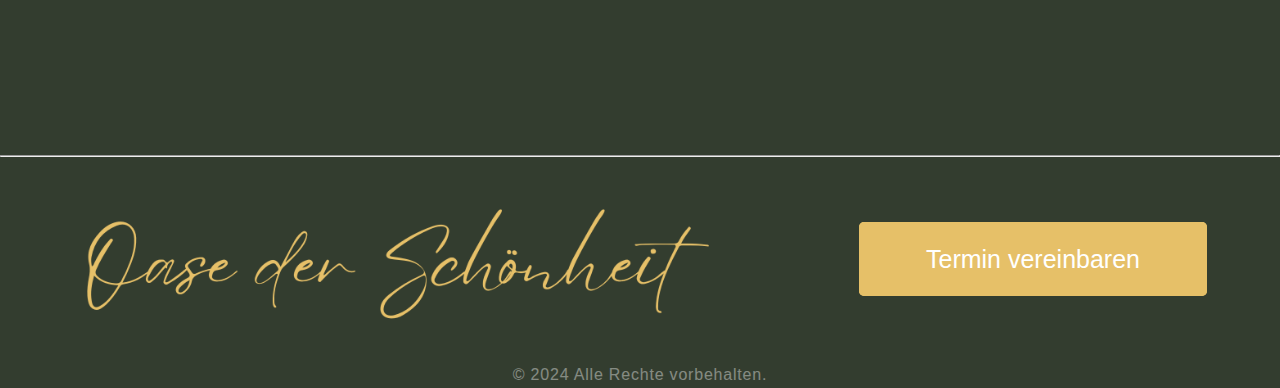
==== commit 8103d23e: "." ====
--- a/index.html
+++ b/index.html
@@ -1,6 +1,5 @@
 <!DOCTYPE html>
-<html lang="ru">
-
+<html lang="de">
 
 <head>
     <meta charset="UTF-8">
@@ -15,7 +14,6 @@
     <link href="https://cdn.jsdelivr.net/npm/bootstrap@5.2.2/dist/css/bootstrap.min.css" rel="stylesheet"
         integrity="sha384-Zenh87qX5JnK2Jl0vWa8Ck2rdkQ2Bzep5IDxbcnCeuOxjzrPF/et3URy9Bv1WTRi" crossorigin="anonymous">
     <style>
-        
         .container,
         .container-fluid,
         .container-lg,
@@ -71,25 +69,24 @@
 </head>
 
 <body style="background-color: #333D2F;">
-    
     <div class="top">
         <div class="content_box container">
             <nav>
-                <img src="img/Screenshot_5.png" alt="logo" class="nav_logo">
+                <img src="../img/Screenshot_5.png" alt="logo" class="nav_logo">
                 <ul class="nav-links">
-                    <li style="margin-top: 12px;"><div class="lang-dropdown">
-                        <button class="dropbtn">Язык</button>
+                    <li style="margin-top: 25px;"><div class="lang-dropdown">
+                        <button class="dropbtn" style="margin-top: -8px;">Sprache</button>
                         <div class="lang-dropdown-content">
-                            <a href="./translated/index_de.html">Deutsch</a>
+                            <a href="index.html">Deutsch</a>
                             <a href="./translated/index_uk.html">Українська</a>
-                            <a href="index.html">Русский</a>
+                            <a href="./translated/index_ru.html">Русский</a>
                         </div>
                     </div></li>
-                    <li style="margin-top: 17px;"><a href="#prices_link" >Услуги</a></li>
-                    <li style="margin-top: 17px;"><a href="#my_works">Рабочее место</a></li>
-                    <li style="margin-top: 17px;"><a href="#place">Адрес</a></li>
-                    <li style="margin-top: 17px;"><a href="#room">Сертификаты</a></li>
-                   
+                    <li style="margin-top: 25px;"><a href="#prices_link">Dienstleistungen</a></li>
+                    <li style="margin-top: 25px;"><a href="#my_works">Arbeitsplatz</a></li>
+                    <li style="margin-top: 25px;"><a href="#place">Adresse</a></li>
+                    <li style="margin-top: 25px;"><a href="#room">Zertifikate</a></li>
+                    
                 </ul>
                 
                 <a href="javascript:void(0);" class="icon" onclick="toggleMenu()">
@@ -98,31 +95,34 @@
             </nav>
             <hr style="color: #ffffff; margin: 0;">
             <div class="head">
-                <button class="call"><a href="https://oasesderschonheitt.setmore.com" target="_blank" style="text-decoration: none; color: #ffffff;">Записаться</a></button>
-                
+                <button class="call"><a href="https://oasesderschonheitt.setmore.com" target="_blank" style="text-decoration: none; color: #ffffff;">Termin vereinbaren</a></button>
             </div>
         </div>
     </div>
     <div class="about container">
-        <h1 class="about_me">О нас</h1>
+        <h1 class="about_me">Über uns</h1>
         <div class="content_about">
             <ul class="about_list">
-                <li class="about_list_elm">Добро пожаловать в уютный и стильный салон красоты "Oase der Schönheit"! Мы гордимся предлагать широкий спектр услуг, которые подчеркнут вашу естественную красоту и подарят вам ощущение удовлетворения и релаксации. Наши квалифицированные мастера с радостью предоставят вам высококачественные процедуры в уютной и дружелюбной атмосфере.
+                <li class="about_list_elm">Herzlich willkommen in unserem gemütlichen und stilvollen Schönheitssalon 'Oase der Schönheit'! Wir sind stolz darauf, ein breites Spektrum von Dienstleistungen anzubieten, die Ihre natürliche Schönheit unterstreichen und Ihnen ein Gefühl der Zufriedenheit und Entspannung verleihen werden. Unsere qualifizierten Meister bieten Ihnen gerne hochwertige Behandlungen in einer gemütlichen und freundlichen Atmosphäre.
                 </li>
                 
             </ul>
+            <video height="600" autoplay muted loop>
+                <source src="img/IMG_7087.MP4" type="video/mp4">
+                <source src="img/IMG_7087.ogg" type="video/ogg">
+                Your browser does not support the video tag.
+            </video>
         </div>
     </div>
     <div class="prices container" id="prices_link">
-        <h1 class="price_heading">Услуги</h1>
+        <h1 class="price_heading">Dienstleistungen</h1>
         <div class="prices_back">
-            
             <div class="row row-cols-1 row-cols-md-3 g-4">
                 <div class="col">
                   <div class="card" style="background-color: #333D2F; border-color: #333D2F;">
                     <div class="card-body ">
                       <h5 class="card-title">Hydrafacial</h5>
-                      <p class="card-text">Погружение в мир чистоты и свежести с уникальной гидравакуумной технологией, которая восстанавливает здоровье и сияние вашей кожи.</p>
+                      <p class="card-text">Effektive Verfahren, die darauf abzielen, den Alterungsprozess zu verlangsamen, damit Ihre Haut straff und jugendlich bleibt. </p>
                     </div>
                   </div>
                 </div>
@@ -130,74 +130,80 @@
                   <div class="card" style="background-color: #333D2F; border-color: #333D2F;">
                     <div class="card-body">
                       <h5 class="card-title">AntyAging</h5>
-                      <p class="card-text">Эффективные процедуры, направленные на замедление процессов старения, чтобы ваша кожа оставалась упругой и молодой.</p>
+                      <p class="card-text"> Effektive Verfahren, die darauf abzielen, den Alterungsprozess zu verlangsamen, damit Ihre Haut straff und jugendlich bleibt.</p>
                     </div>
                   </div>
                 </div>
                 <div class="col">
                     <div class="card" style="background-color: #333D2F; border-color: #333D2F;">
                       <div class="card-body">
-                        <h5 class="card-title">Лазерная эпиляция</h5>
-                        <p class="card-text">Безопасное и эффективное удаление нежелательных волос для долгосрочного результата.</p>
+                        <h5 class="card-title">Laser-Haarentfernung</h5>
+                        <p class="card-text">Sichere und effektive Entfernung unerwünschter Haare für lang anhaltende Ergebnisse.</p>
                       </div>
                     </div>
                 </div>
                 <div class="col">
                   <div class="card" style="background-color: #333D2F; border-color: #333D2F;">
                     <div class="card-body">
-                      <h5 class="card-title"> Маникюр и Педикюр</h5>
-                      <p class="card-text">Позвольте нашим опытным мастерам создать идеальный облик для ваших ногтей, обеспечивая уход и стиль.</p>
+                      <h5 class="card-title">Maniküre und Pediküre</h5>
+                      <p class="card-text">Erlauben Sie unseren erfahrenen Meistern, das perfekte Aussehen für Ihre Nägel zu schaffen, indem sie Pflege und Stil bieten.</p>
                     </div>
                   </div>
                 </div>
                 <div class="col">
                     <div class="card" style="background-color: #333D2F; border-color: #333D2F;">
                       <div class="card-body">
-                        <h5 class="card-title">Ароматерапия</h5>
-                        <p class="card-text">Погрузитесь в мир благополучия и расслабления с нашими ароматическими процедурами, которые наполнят ваш визит ароматами радости и умиротворения.</p>
+                        <h5 class="card-title">Aromatherapie</h5>
+                        <p class="card-text">Tauchen Sie ein in die Welt des Wohlbefindens und der Entspannung mit unseren aromatischen Verfahren, die Ihren Besuch mit Freuden- und beruhigenden Düften erfüllen.</p>
                       </div>
                     </div>
                 </div>
                 <div class="col">
                   <div class="card" style="background-color: #333D2F; border-color: #333D2F;">
                     <div class="card-body">
-                      <h5 class="card-title">Бесплатная консультация и продукция в наличии</h5>
-                      <p class="card-text">Наши эксперты с удовольствием помогут вам определить ваш тип кожи, подберут правильный уход и предложат лучшие продукты. Весь ассортимент доступен прямо у нас!</p>
-                    </div>
-                  </div>
-                </div>
-              </div>
+                      <h5 class="card-title">Kostenlose Beratung und Produkte vorrätig</h5>
+                      <p class="card-text">Unsere Experten helfen Ihnen gerne dabei, Ihren Hauttyp zu bestimmen, die richtige Pflege auszuwählen und die besten Produkte anzubieten. Die gesamte Produktpalette ist direkt bei uns erhältlich!</p>
+                    </div>
+                  </div>
+                </div>
+            </div>
             <div class="links_prices">
-                <a class="link_to_pdf" href="./img/цены.pdf" target="_blank">Узнать цены</a>
+                <a class="link_to_pdf" href="./img/preise_de.pdf" target="_blank">Preise</a>
             </div>
         </div>
     </div>
     <div class="works container" id="my_works">
-        <h1 class="price_heading">Рабочее место</h1>
+        <h1 class="price_heading">Arbeitsplatz</h1>
         <div class="results">
             <div class="block-1-results">
-                <img src="./img/photo_1_2024-02-13_22-17-46.jpg" alt="photo" class="my_work_photo">
-                <img src="./img/photo_3_2024-02-13_22-17-46.jpg" alt="photo" class="my_work_photo">
-                <img src="./img/photo_2_2024-02-13_22-17-46.jpg" alt="photo" class="my_work_photo">
+                <img src="img/photo_1_2024-02-13_22-17-46.jpg" alt="photo" class="my_work_photo">
+                <img src="img/photo_3_2024-02-13_22-17-46.jpg" alt="photo" class="my_work_photo">
+                <img src="img/photo_2_2024-02-13_22-17-46.jpg" alt="photo" class="my_work_photo">
+            </div>
+            <div class="block-2-results">
+                <img src="img/DSC09787.jpg" alt="photo" class="my_work_photo">
+                <img src="img/photo_2024-03-19_14-54-17.jpg" alt="photo" class="my_work_photo">
+                <img src="img/photo_2024-03-19_14-54-38.jpg" alt="photo" class="my_work_photo">
             </div>
         </div>
     </div>
     <div class="my_work_place container" id="room">
-        <h1 class="price_heading">Сертификаты</h1>
-    
+        <h1 class="price_heading">Zertifikate</h1>
+
         <div id="carouselExampleControls" class="carousel slide" data-bs-ride="carousel">
             <div class="carousel-inner">
                 <div class="carousel-item active">
-                    <img src="img/photo_1_2024-02-08_13-15-28.jpg" class="d-block w-100" alt="1" style="padding-top: 35px;">
+                    <img src="img/photo_1_2024-02-08_13-15-28.jpg" class="d-block" alt="1" style="max-width: 100%; height: auto;">
                 </div>
                 <div class="carousel-item">
-                    <img src="img/photo_2_2024-02-08_13-15-28.jpg" class="d-block w-100" alt="2" style="padding-top: 35px;">
+                    <img src="img/photo_2_2024-02-08_13-15-28.jpg" class="d-block" alt="2" style="max-width: 100%; height: auto;">
                 </div>
                 <div class="carousel-item">
-                    <img src="img/photo_3_2024-02-08_13-15-28.jpg" class="d-block w-100" alt="3" style="padding-top: 35px;">
-                </div>
-            </div>
-    
+                    <img src="img/photo_3_2024-02-08_13-15-28.jpg" class="d-block" alt="3" style="max-width: 100%; height: auto;">
+                </div>
+               
+
+            </div>
             <button class="carousel-control-prev" type="button" data-bs-target="#carouselExampleControls"
                 data-bs-slide="prev">
                 <span class="carousel-control-prev-icon" aria-hidden="true"></span>
@@ -210,19 +216,17 @@
             </button>
         </div>
     </div>
-    
     <div class="map container" id="place">
-        <h1 class="price_heading">Адрес и контакты</h1>
+        <h1 class="price_heading">Adresse und Kontakte</h1>
         <div class="map_and_links">
             <div class="contacts">
                 <ul class="contacts_list">
-                    <!-- <li><a href="tel:89787499431" class="contact_link"><i class="fa-solid fa-square-phone"></i></a></li> -->
                     <li><a href="https://www.instagram.com/reel/C2-UuGSqdEd/?igsh=b2NvY3cyZ2dqNmho" class="contact_link"
                             target="_blank"><i class="fa-brands fa-square-instagram"></i></a></li>
                     <li><a href="mailto:oasebeautysalonberlin@gmail.com" class="contact_link" target="_blank"><i
                                 class="fa-brands fa-telegram"></i></a></li>
                 </ul>
-                <div class="content_contact">Адрес:
+                <div class="content_contact">Adresse:
                     Berliner Allee 164, Berlin, Germany 13088</div>
             </div>
                 <iframe src="https://www.google.com/maps/embed?pb=!1m18!1m12!1m3!1d2425.9282412840025!2d13.467207199999997!3d52.552822899999995!2m3!1f0!2f0!3f0!3m2!1i1024!2i768!4f13.1!3m3!1m2!1s0x47a84d32e5a10f41%3A0x50b34b08ba11487c!2sBerliner%20Allee%20164%2C%2013088%20Berlin!5e0!3m2!1sru!2sde!4v1707607472657!5m2!1sru!2sde" height="450" style="border:0; margin-bottom: 55px; width: 100%;" allowfullscreen="" loading="lazy" referrerpolicy="no-referrer-when-downgrade"></iframe>
@@ -232,18 +236,17 @@
     <hr style="color: #ffffff;">
     <div class="footer container">
         <div class="footer_content">
-            <div style="max-width: 50%; height: auto;"><img src="img/Screenshot_4.png" alt="logo"></div>
-            <div><a href="https://oasesderschonheitt.setmore.com" class="appointment" target="_blank">Записаться</a></div>
+            <div style="max-width: 50%; height: auto;"><img src="../img/Screenshot_4.png" alt="logo"></div>
+            <div><a href="https://oasesderschonheitt.setmore.com" class="appointment" target="_blank">Termin vereinbaren</a></div>
         </div>
     </div>
     <div class="rights container">
-        <p class="footer_text">© 2024 Все права защищены.</p>
-    </div>
-    <button onclick="topFunction()" id="myBtn" title="Go to top"><i class="fa-solid fa-arrow-up top_btn"></i></button>
+        <p class="footer_text">© 2024 Alle Rechte vorbehalten.</p>
+    </div>
+    <button onclick="topFunction()" id="myBtn" title="Go to top"><i class="fa-solid fa-arrow-up"></i></button>
     <script src="./app.js"></script>
     <script src="https://cdn.jsdelivr.net/npm/bootstrap@5.2.2/dist/js/bootstrap.bundle.min.js" integrity="sha384-OERcA2EqjJCMA+/3y+gxIOqMEjwtxJY7qPCqsdltbNJuaOe923+mo//f6V8Qbsw3"
         crossorigin="anonymous"></script>
-
     <script>
         function toggleMenu() {
             const navLinks = document.querySelector('.nav-links');
--- a/styles.css
+++ b/styles.css
@@ -202,7 +202,7 @@
 
 .block-1-results {
     display: flex;
-    flex-direction: row;
+    flex-direction: column;
     gap: 24px;
     /* width: 100%;
     height: auto; */
@@ -212,6 +212,7 @@
     display: flex;
     flex-direction: column;
     padding-top: 50px;
+    gap: 24px;
 }
 
 .my_work_photo {
@@ -219,9 +220,11 @@
     max-height: 535px;
     margin-bottom: 55px;
     color: #898787;
-    border: solid;
+    /* border: solid; */
     border-color: #ffffff;
     border-radius: 5px;
+    /* border-color: #E6C068; */
+    box-shadow: 10px 10px #E6C068;
     /* box-shadow: 0 8px 16px rgb(243, 217, 155) */
 }
 
@@ -532,6 +535,11 @@
         flex-direction: column;
         gap: 5px;
     }
+
+    .block-2-results {
+        flex-direction: column;
+        gap: 5px;
+    }
 }
 
 @media (max-width: 1024px) {
@@ -741,6 +749,10 @@
     }
 
     .block-1-results {
-        width: 90%;
+        width: 70%;
+    }
+
+    .block-2-results {
+        width: 70%;
     }
 }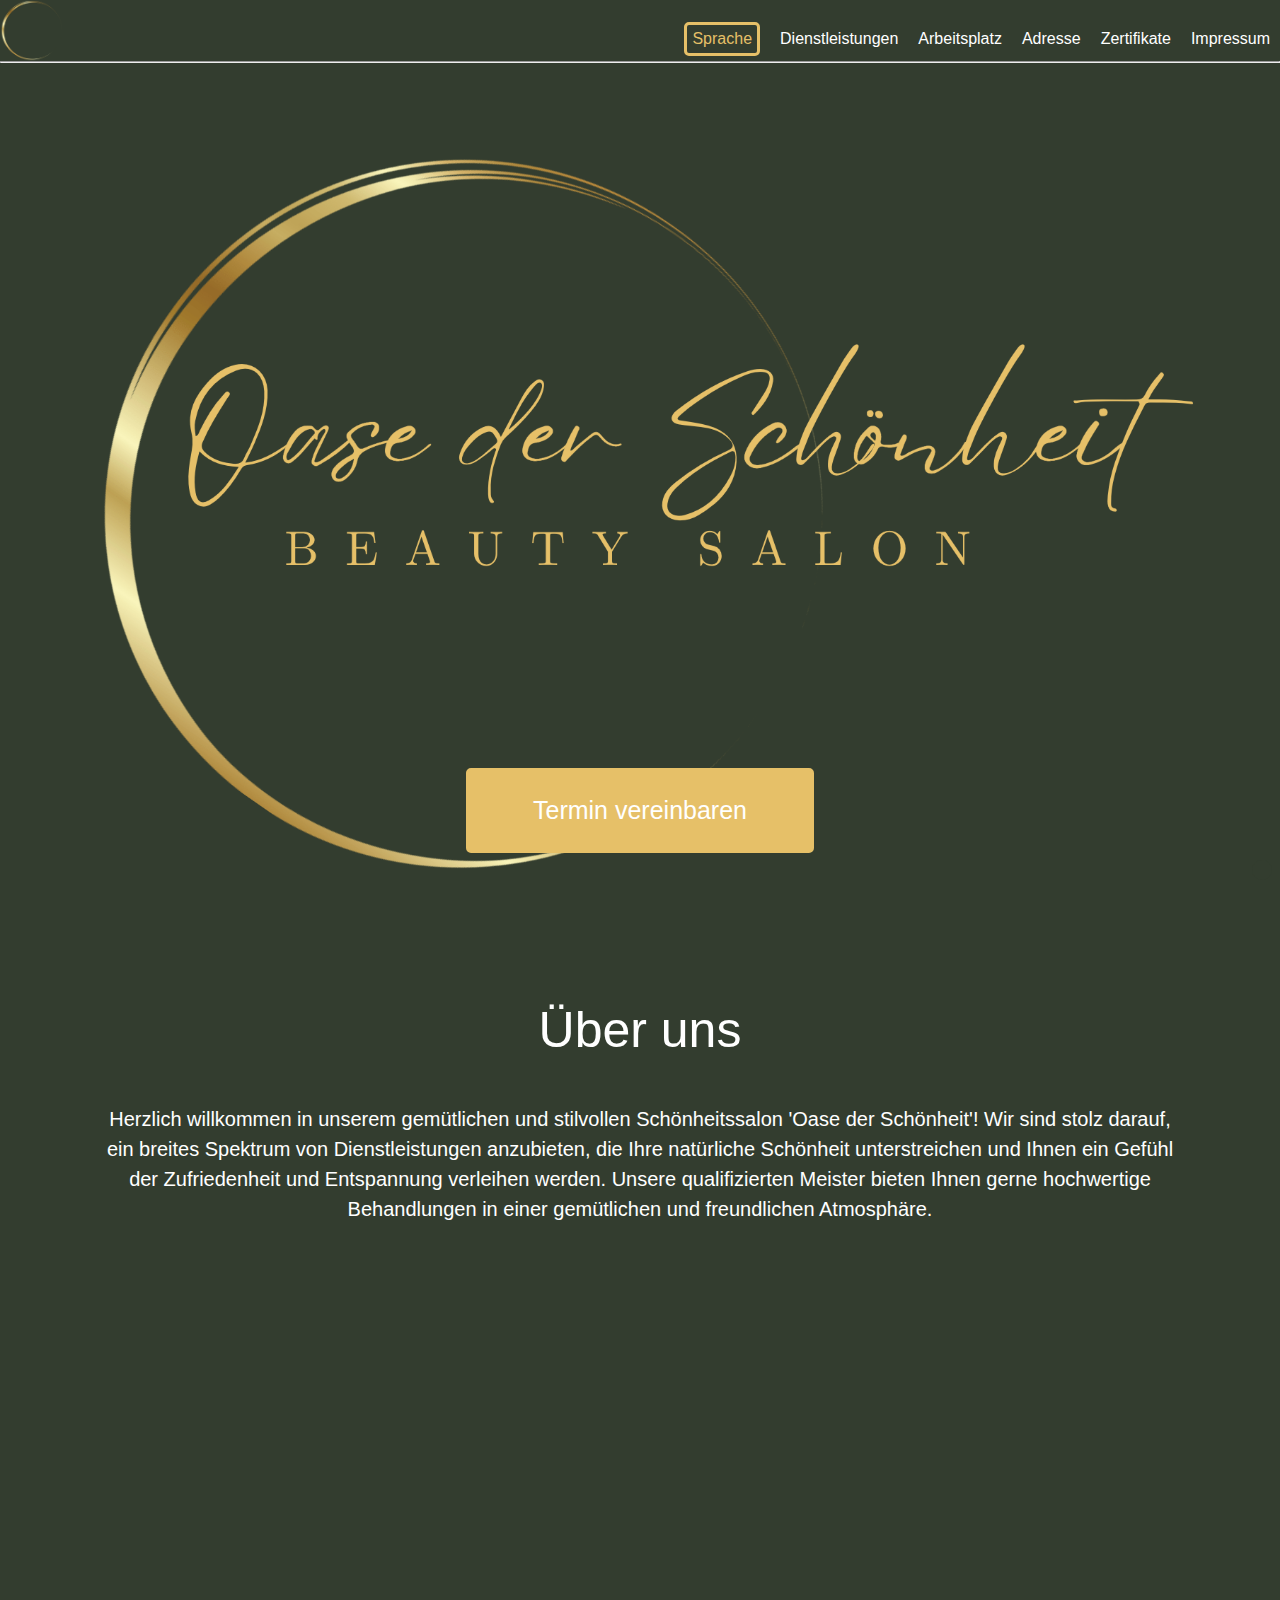
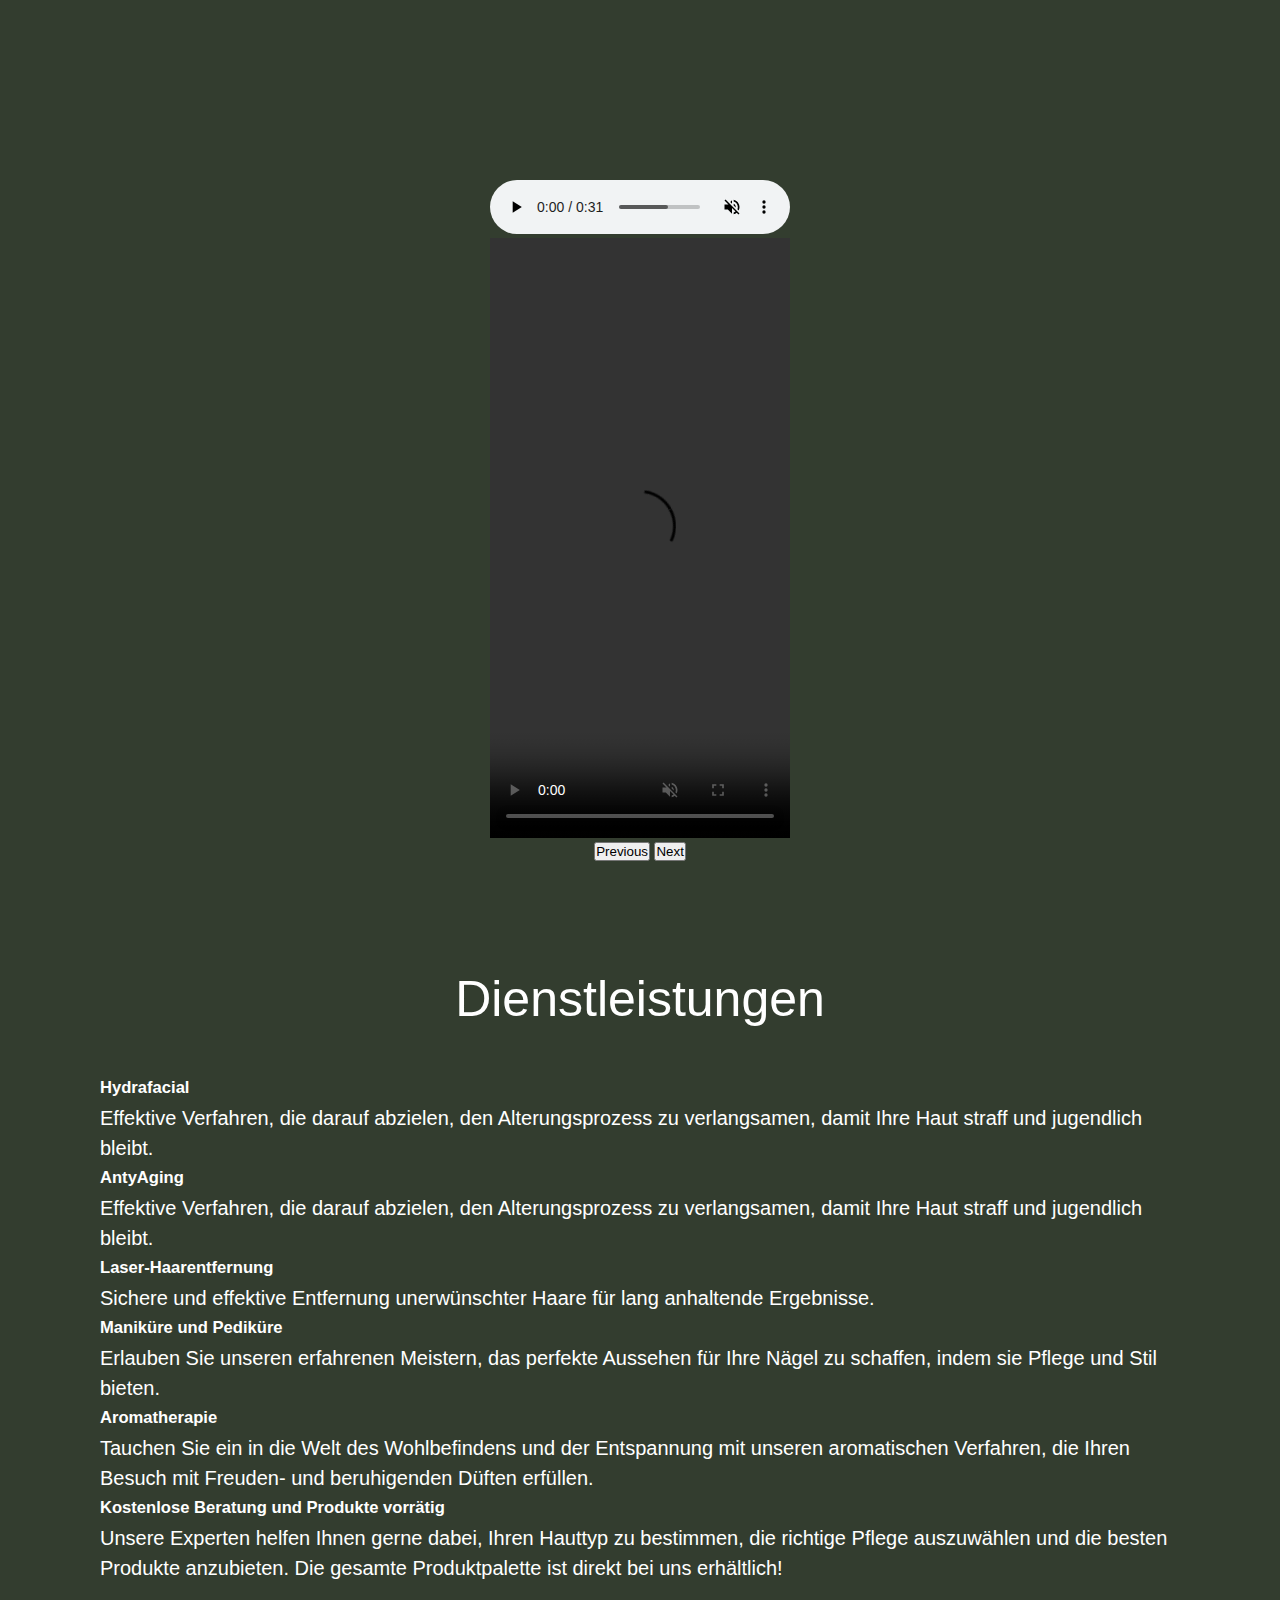
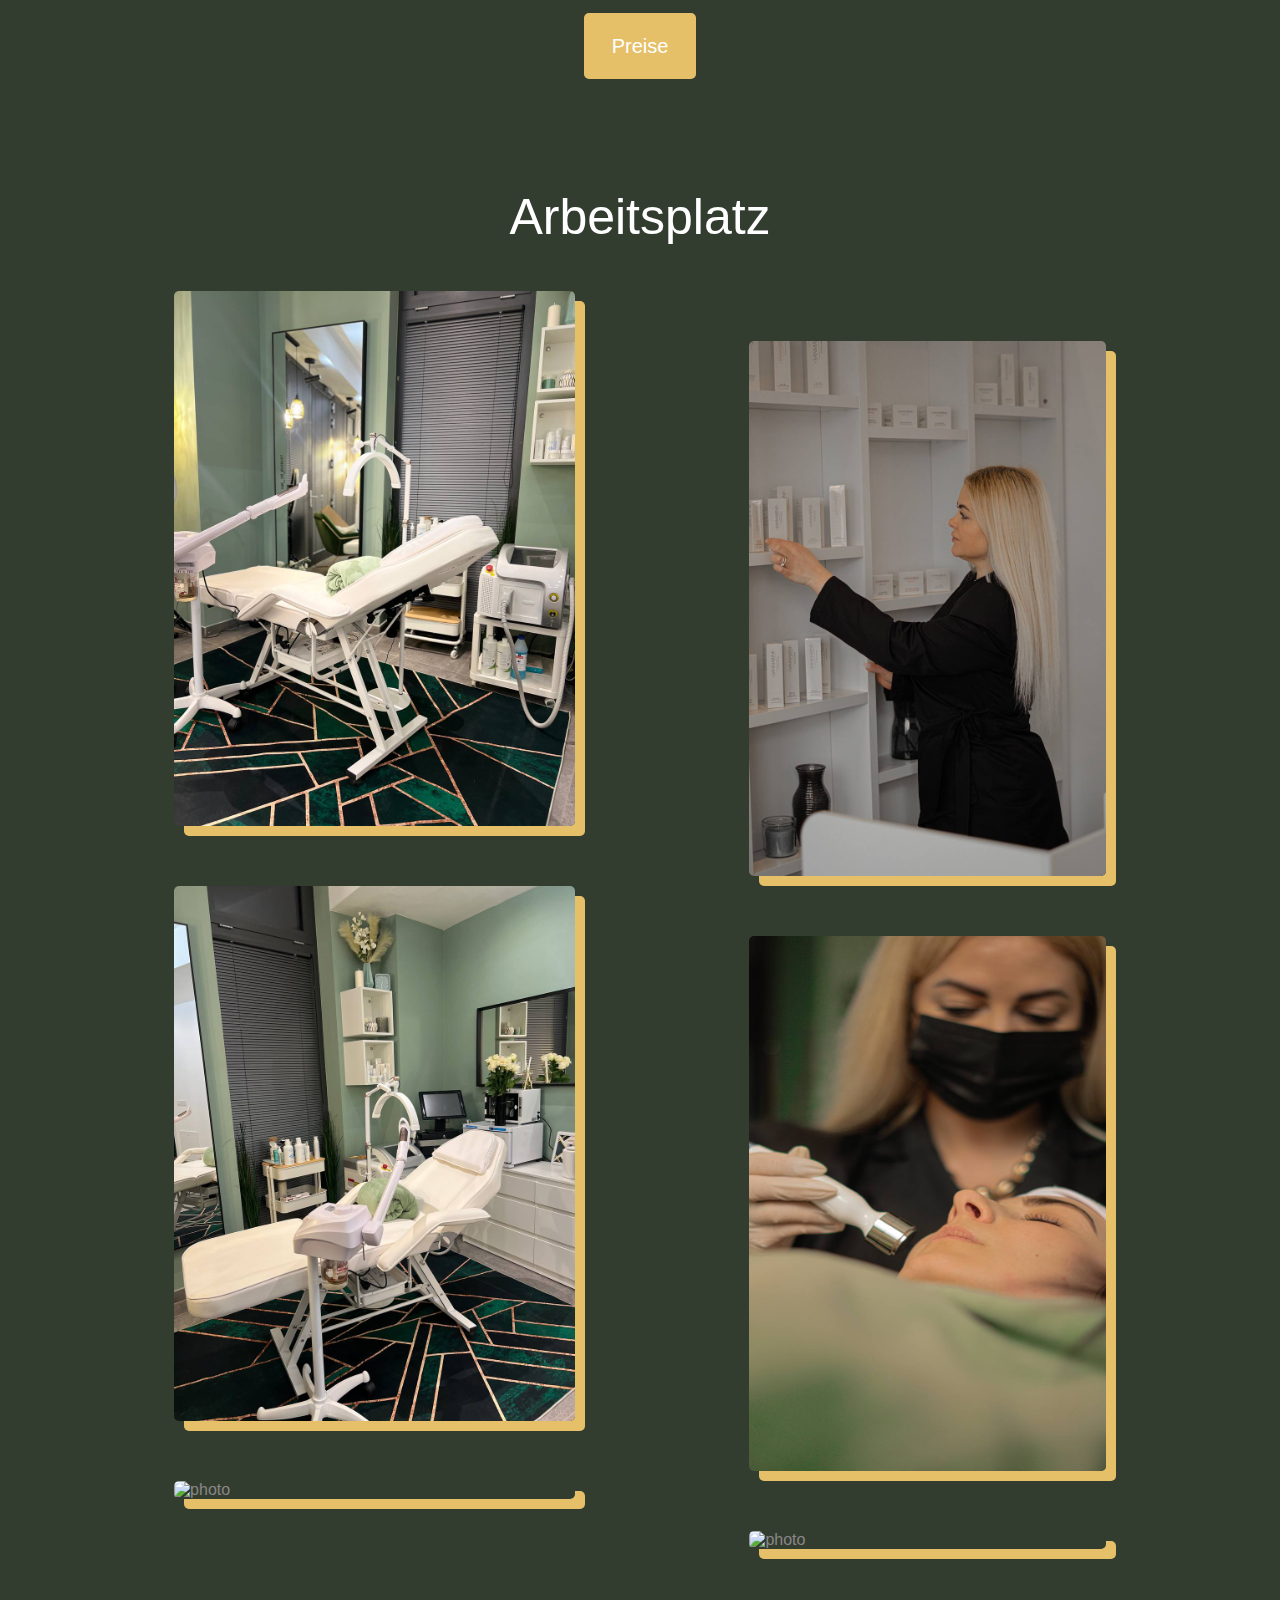
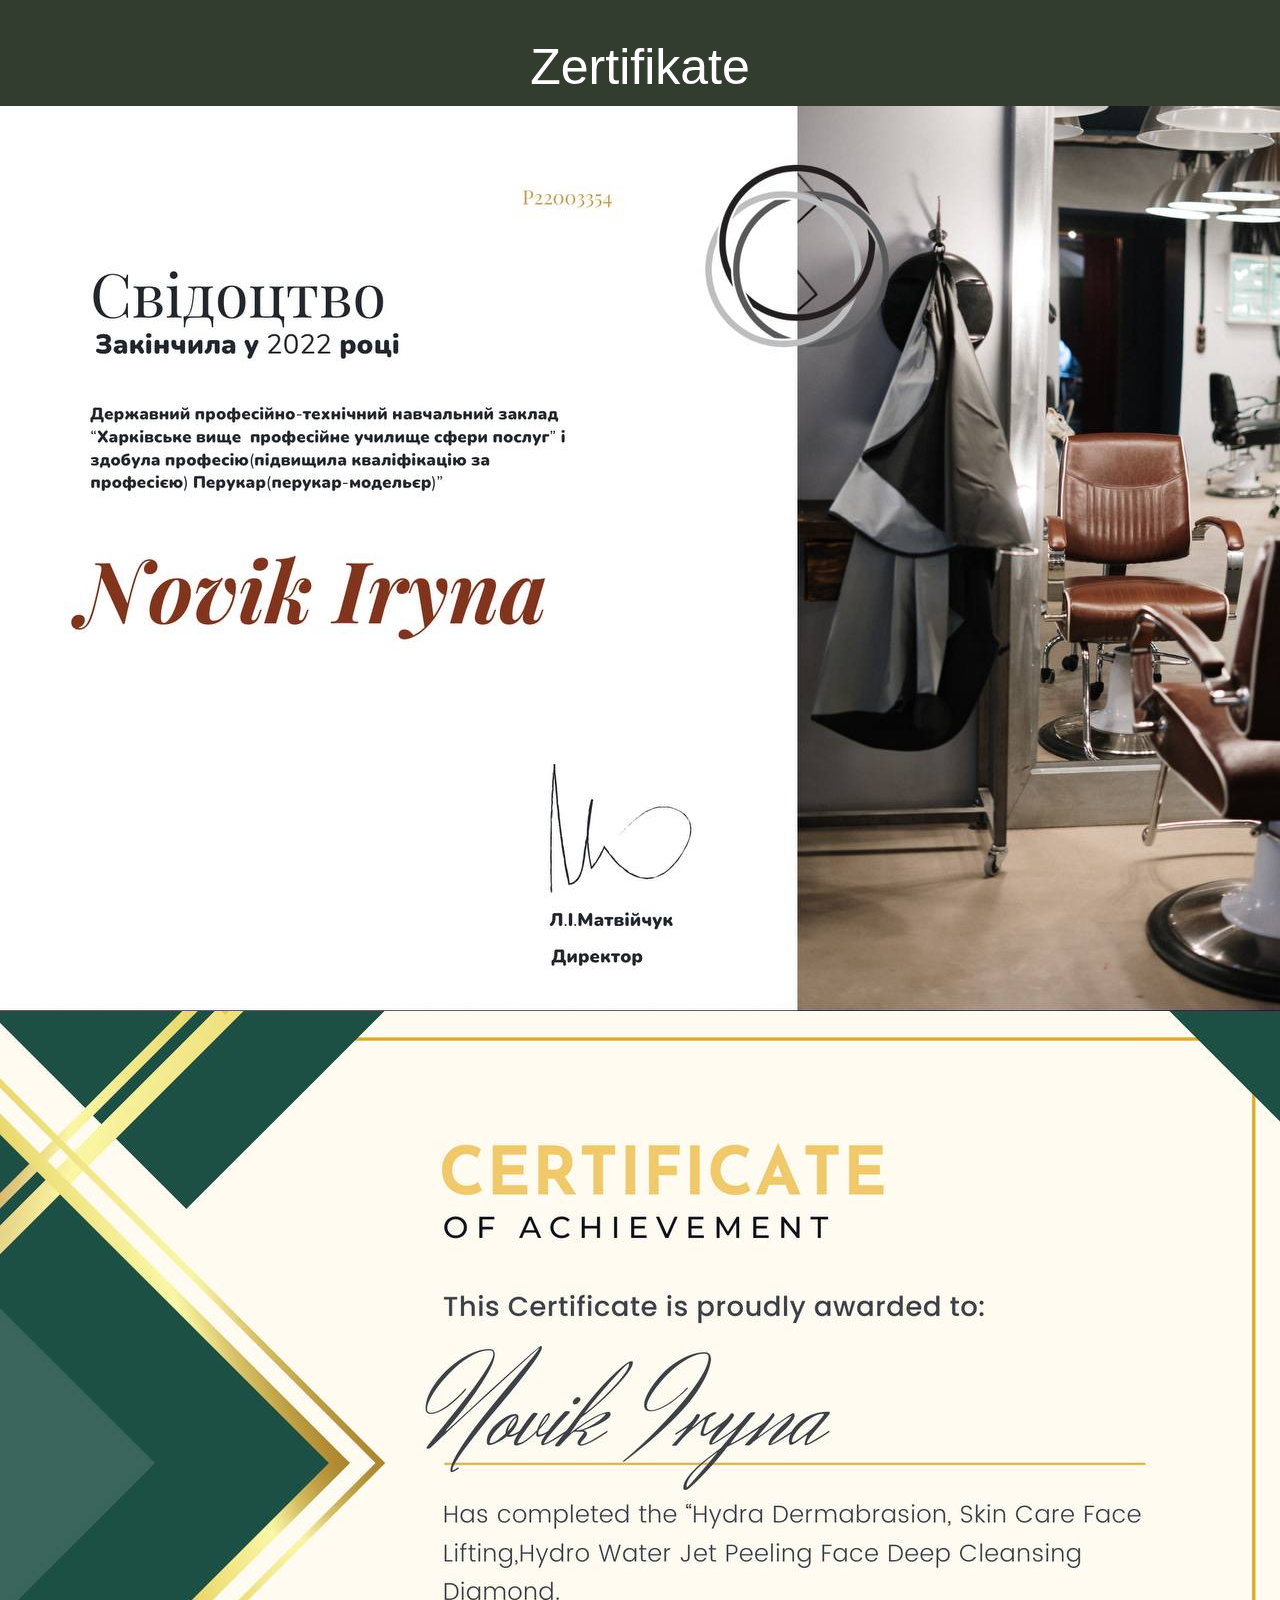
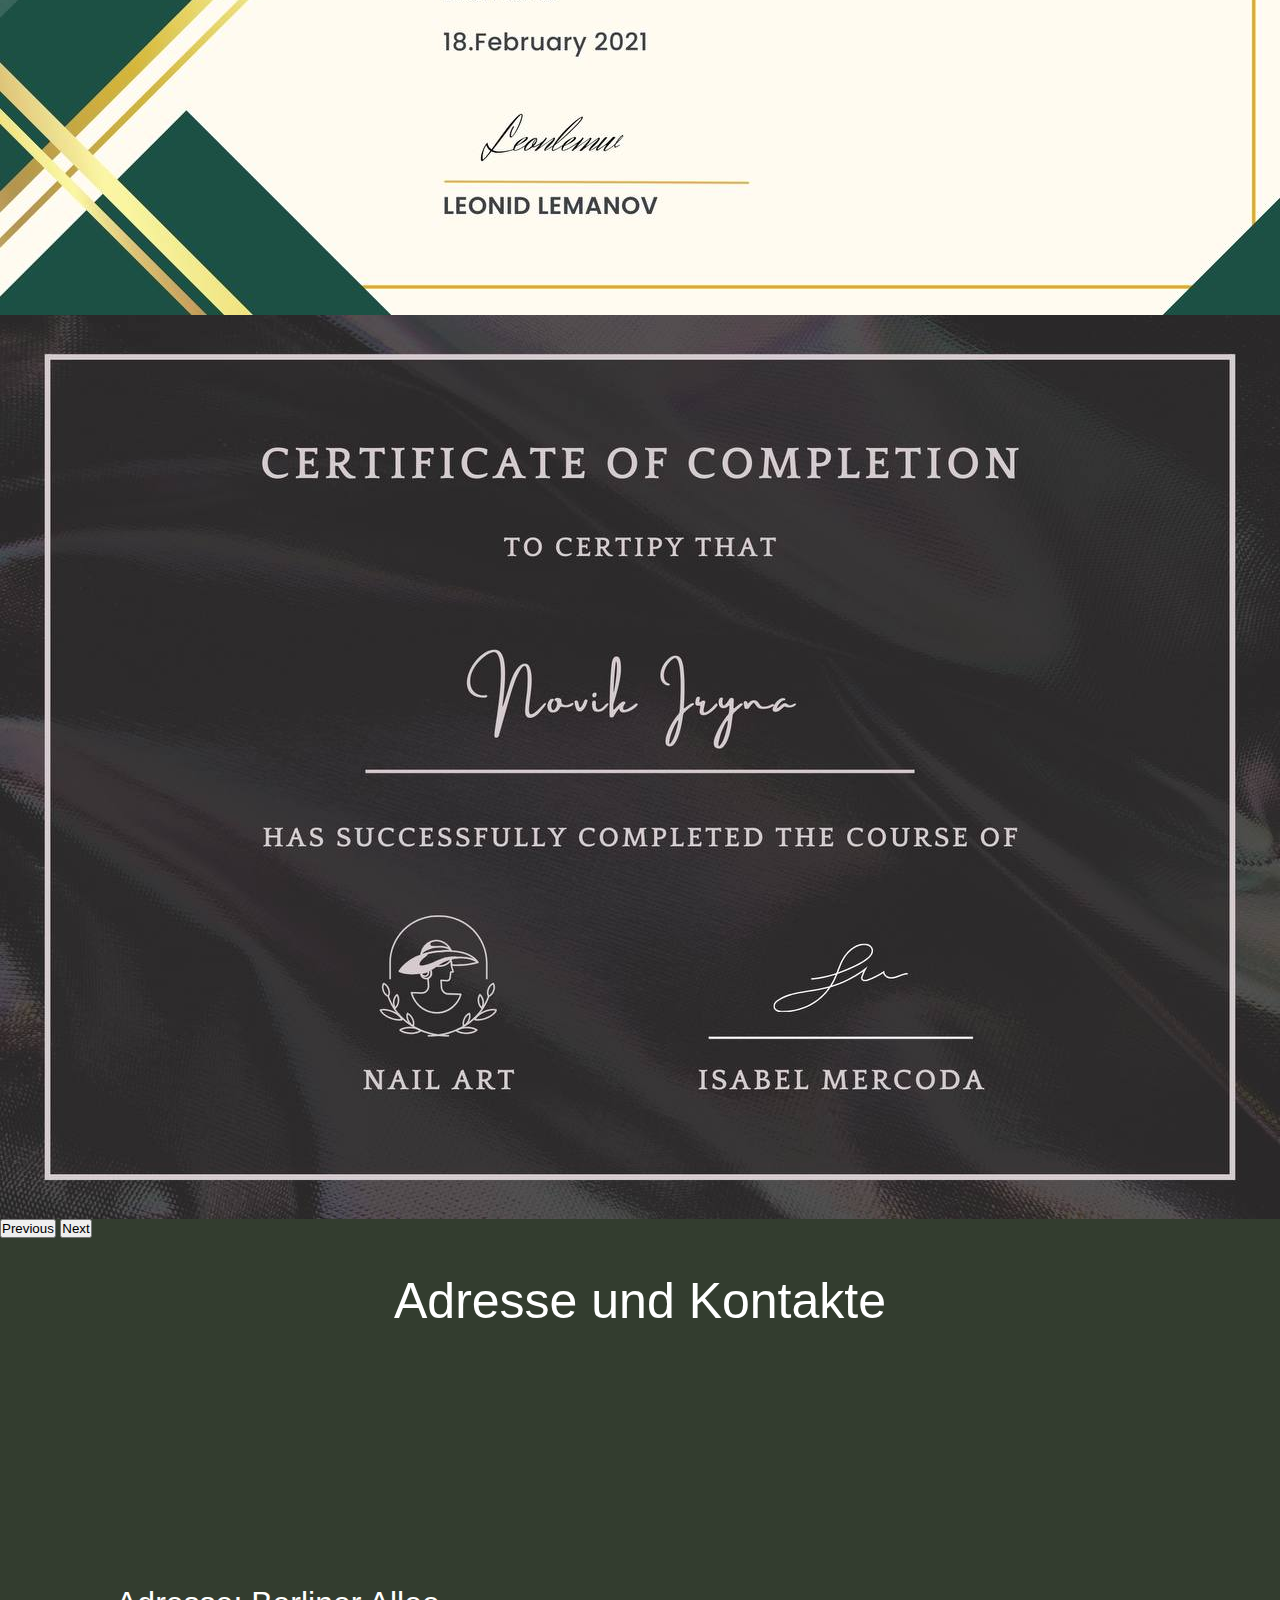
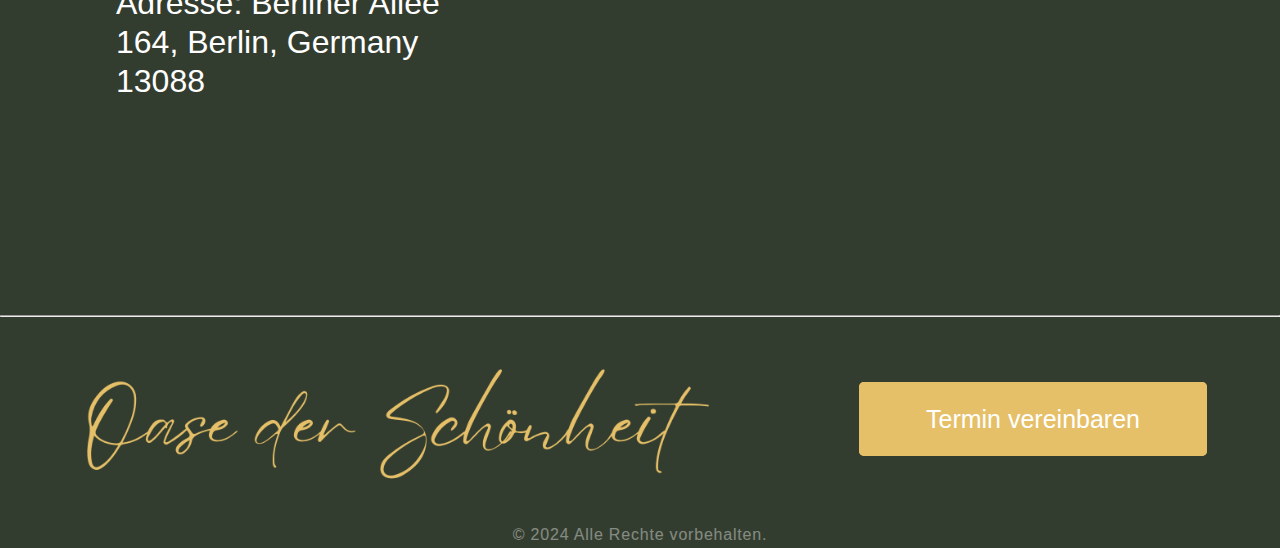
==== commit be0de759: "." ====
--- a/index.html
+++ b/index.html
@@ -86,6 +86,7 @@
                     <li style="margin-top: 25px;"><a href="#my_works">Arbeitsplatz</a></li>
                     <li style="margin-top: 25px;"><a href="#place">Adresse</a></li>
                     <li style="margin-top: 25px;"><a href="#room">Zertifikate</a></li>
+                    <li style="margin-top: 25px;"><a href="./translated/impressum.html">Impressum</a></li>
                     
                 </ul>
                 
@@ -107,11 +108,38 @@
                 </li>
                 
             </ul>
-            <video height="600" autoplay muted loop>
-                <source src="img/IMG_7087.MP4" type="video/mp4">
-                <source src="img/IMG_7087.ogg" type="video/ogg">
-                Your browser does not support the video tag.
-            </video>
+            <div id="carouselExampleControls" class="carousel slide">
+                <div class="carousel-inner">
+                    <div class="carousel-item active">
+                        <video id="myVideo" height="600" autoplay muted loop controls>
+                            <source src="img/IMG_7087.MP4" type="video/mp4">
+                            <source src="img/IMG_7087.ogg" type="video/ogg">
+                            Your browser does not support the video tag.
+                        </video>
+                    </div>
+                    <div class="carousel-item">
+                        <video id="myVideo" height="600" autoplay muted loop controls>
+                            <source src="img/IMG_7078.MP4" type="video/mp4">
+                            <!-- <source src="img/IMG_7087.ogg" type="video/ogg"> -->
+                            Your browser does not support the video tag.
+                        </video>
+                    </div>
+                    
+                   
+    
+                </div>
+                <button class="carousel-control-prev" type="button" data-bs-target="#carouselExampleControls"
+                    data-bs-slide="prev">
+                    <span class="carousel-control-prev-icon" aria-hidden="true"></span>
+                    <span class="visually-hidden">Previous</span>
+                </button>
+                <button class="carousel-control-next" type="button" data-bs-target="#carouselExampleControls"
+                    data-bs-slide="next">
+                    <span class="carousel-control-next-icon" aria-hidden="true"></span>
+                    <span class="visually-hidden">Next</span>
+                </button>
+            </div>
+            
         </div>
     </div>
     <div class="prices container" id="prices_link">
@@ -178,12 +206,13 @@
             <div class="block-1-results">
                 <img src="img/photo_1_2024-02-13_22-17-46.jpg" alt="photo" class="my_work_photo">
                 <img src="img/photo_3_2024-02-13_22-17-46.jpg" alt="photo" class="my_work_photo">
-                <img src="img/photo_2_2024-02-13_22-17-46.jpg" alt="photo" class="my_work_photo">
+                <img src="img/DSC09787.jpg" alt="photo" class="my_work_photo">
             </div>
             <div class="block-2-results">
-                <img src="img/DSC09787.jpg" alt="photo" class="my_work_photo">
+                <img src="img/photo_2024-03-19_14-54-38.jpg" alt="photo" class="my_work_photo">
                 <img src="img/photo_2024-03-19_14-54-17.jpg" alt="photo" class="my_work_photo">
-                <img src="img/photo_2024-03-19_14-54-38.jpg" alt="photo" class="my_work_photo">
+                <img src="img/DSC09840.jpg" alt="photo" class="my_work_photo">
+
             </div>
         </div>
     </div>
@@ -257,6 +286,8 @@
             icon.classList.toggle('fa-times');
         }
     </script>
+    
+
 </body>
 
 </html>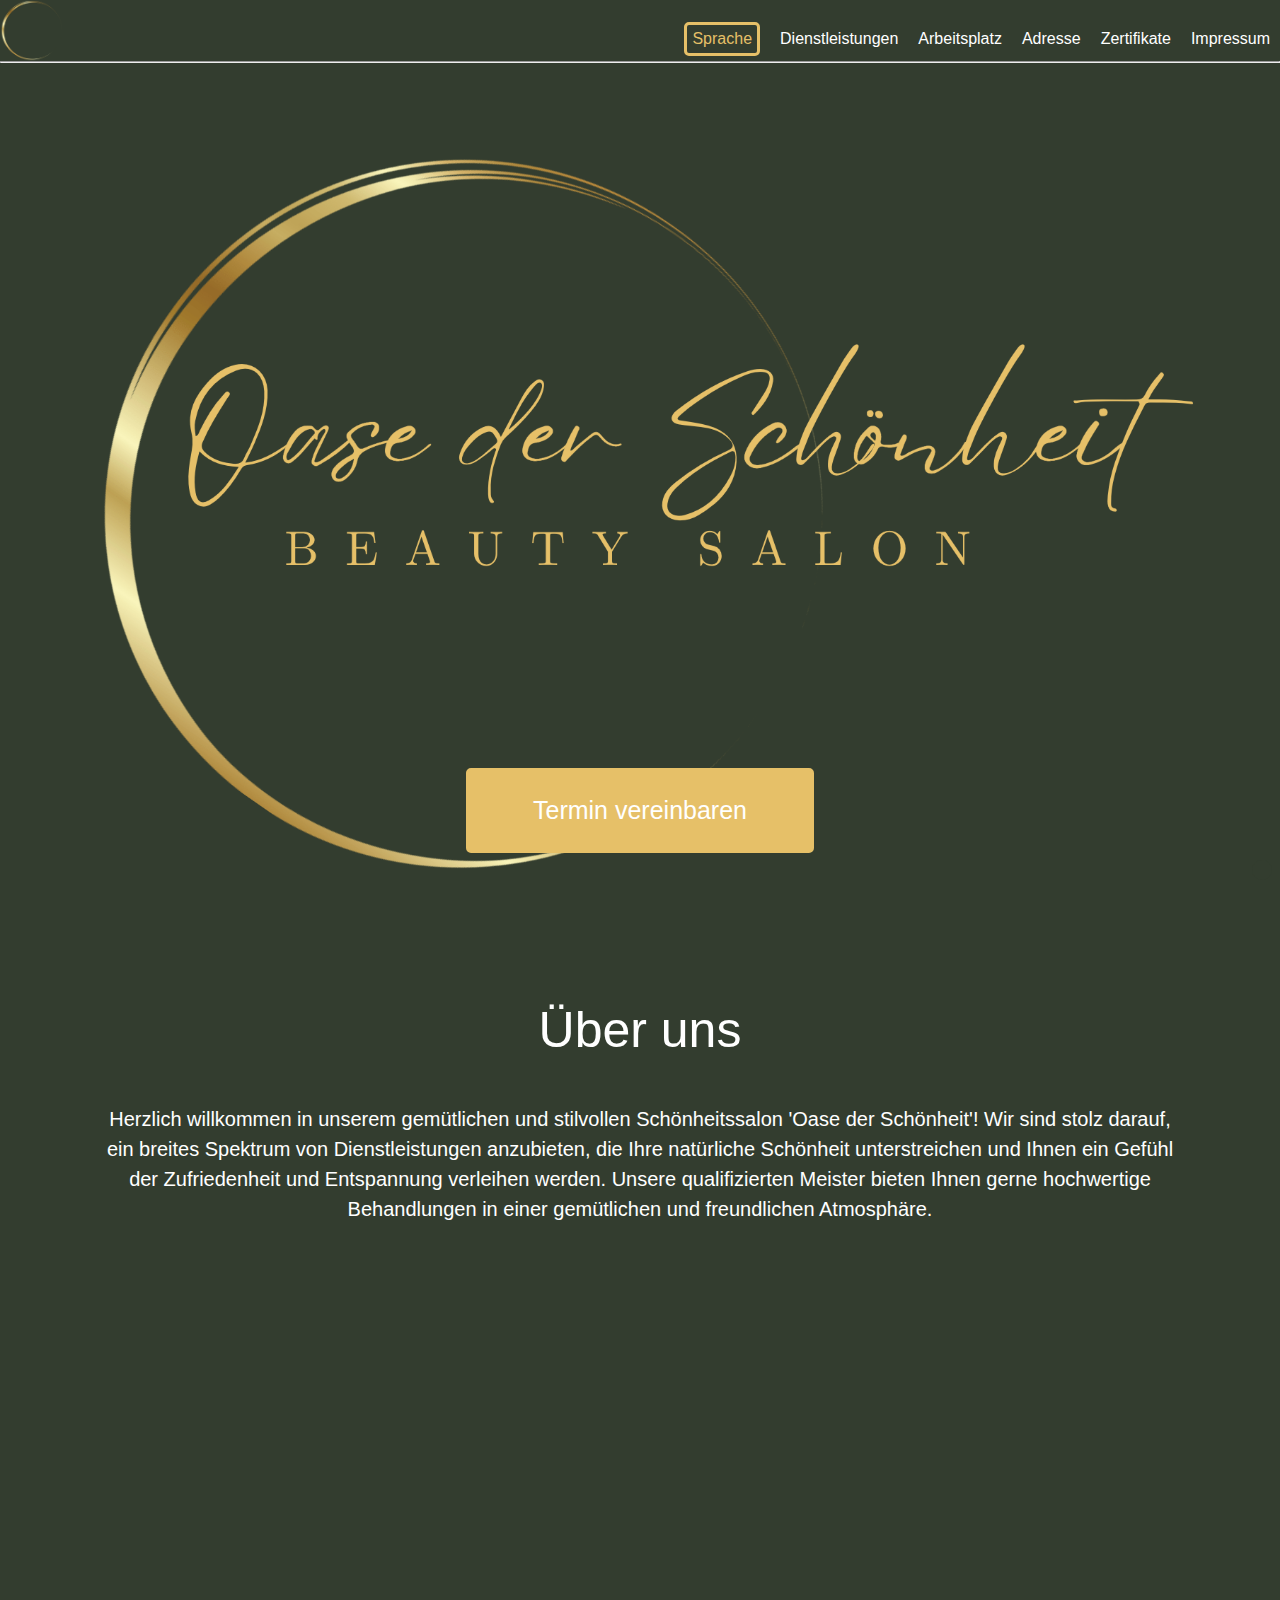
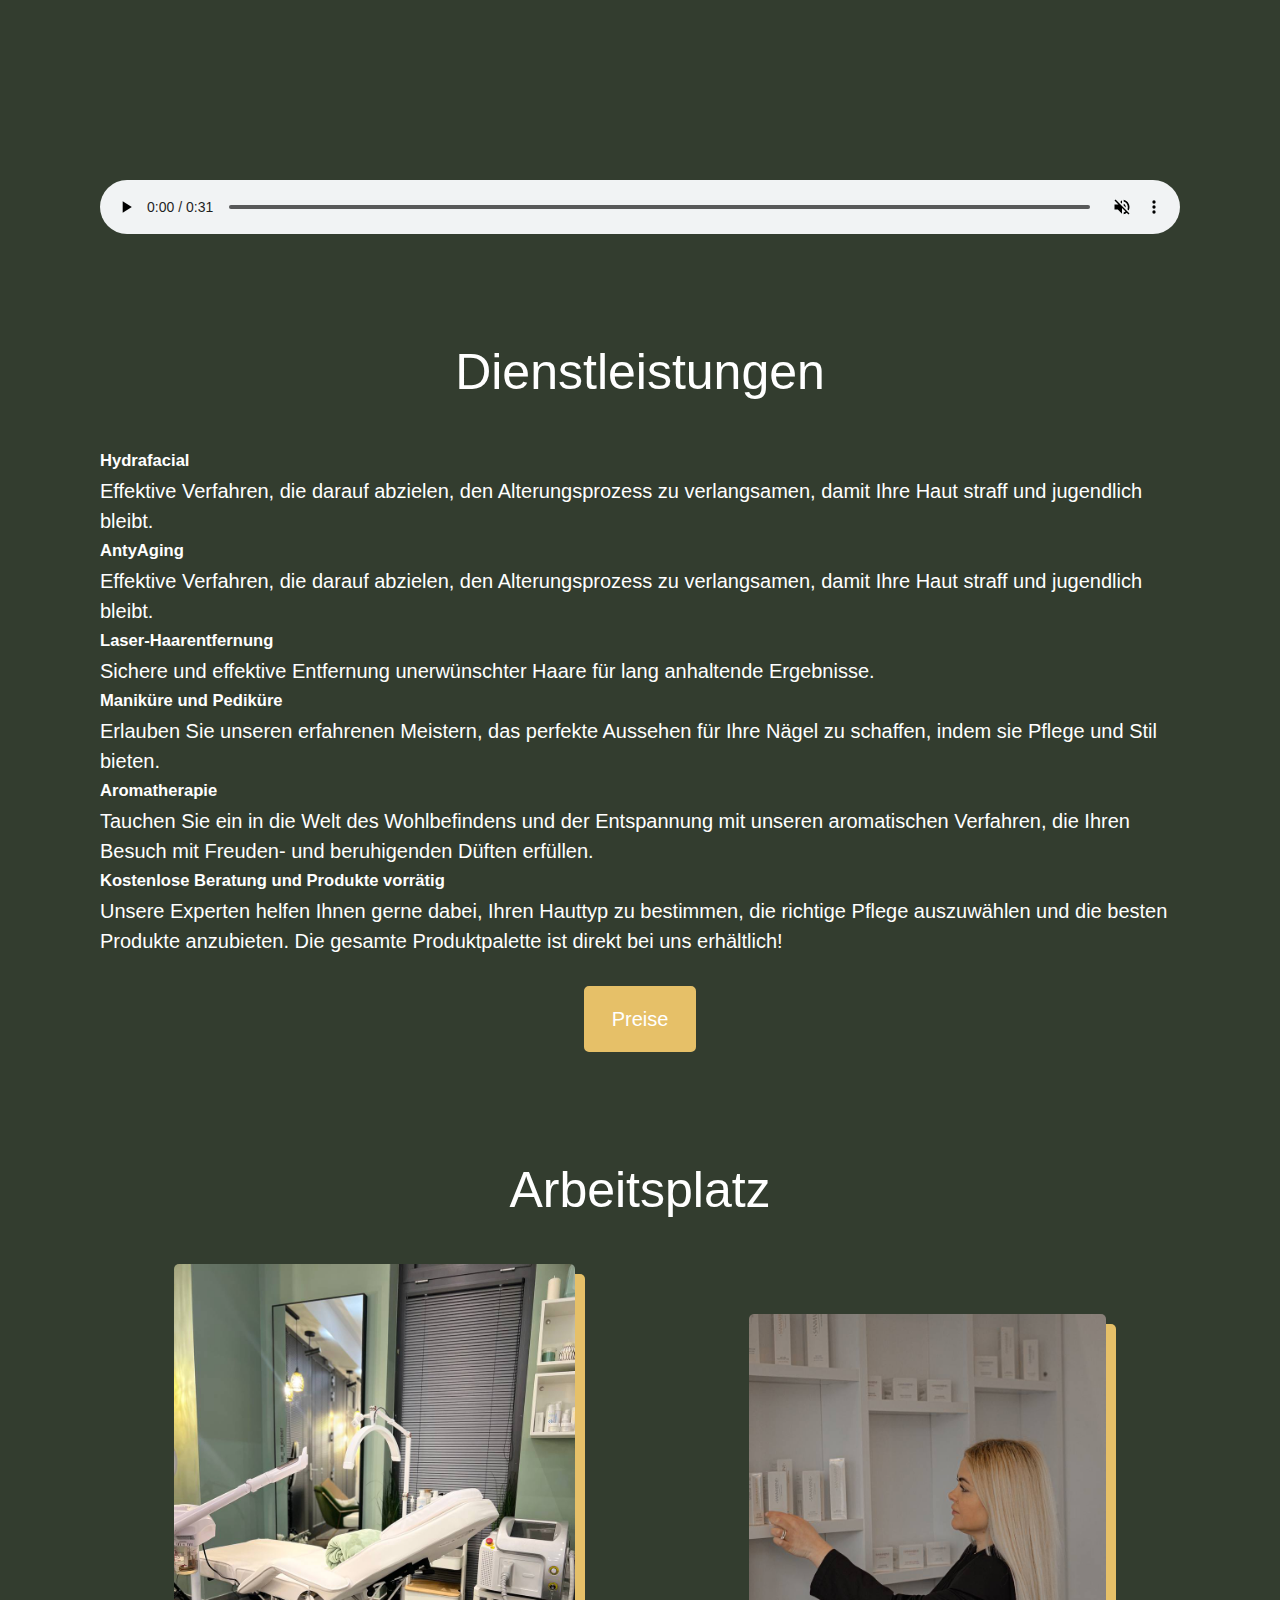
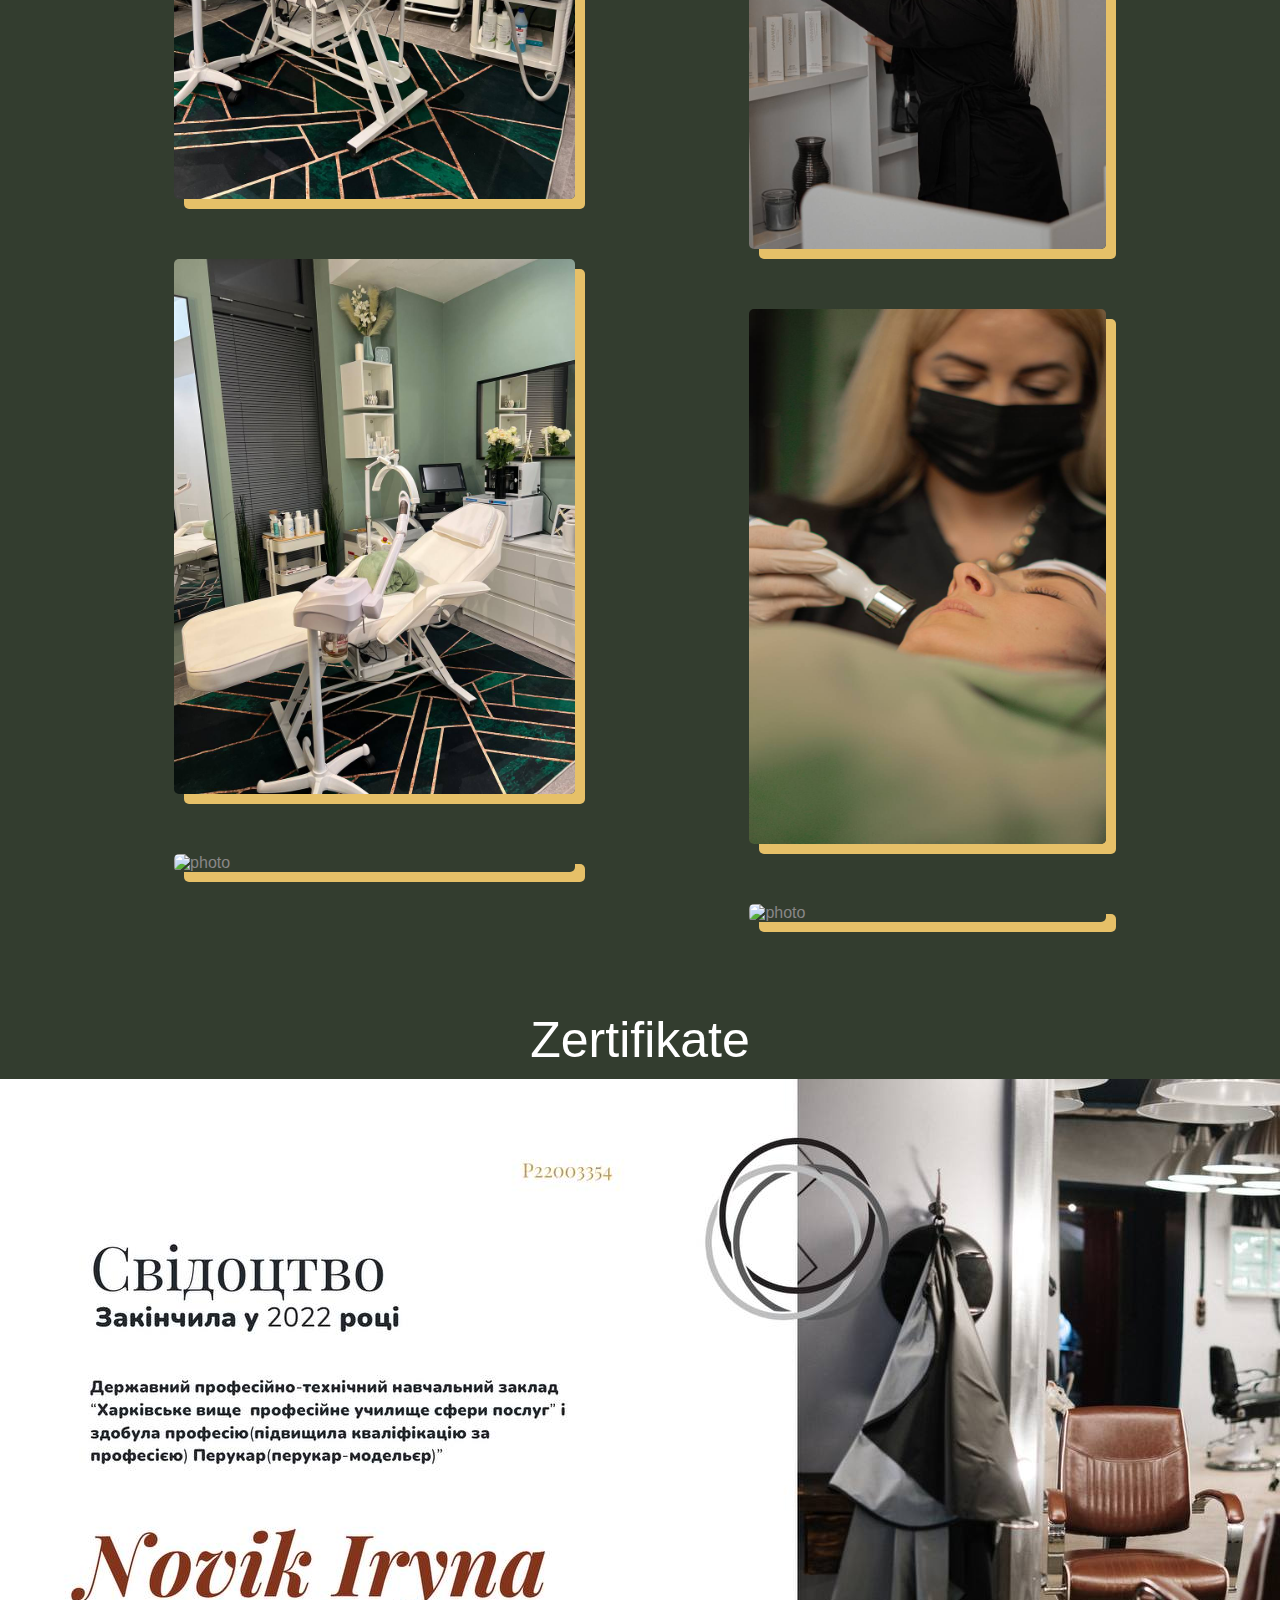
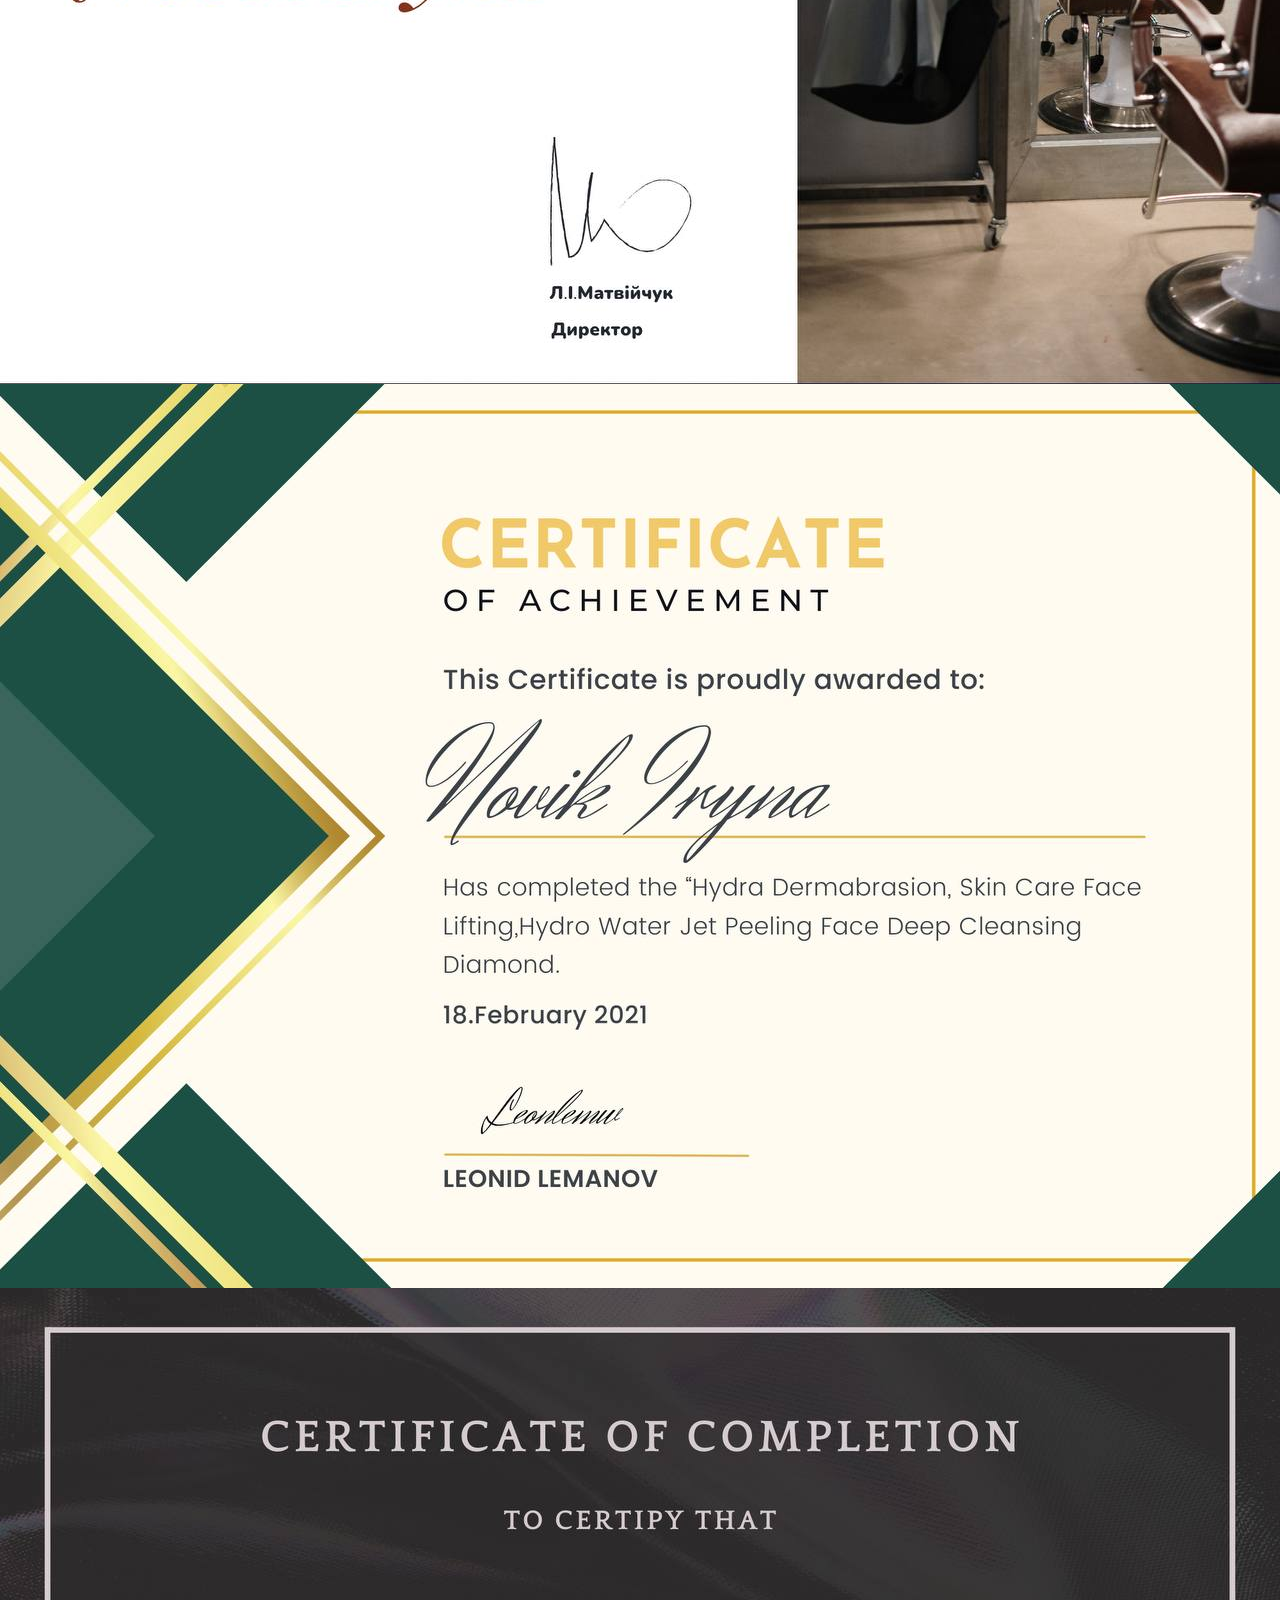
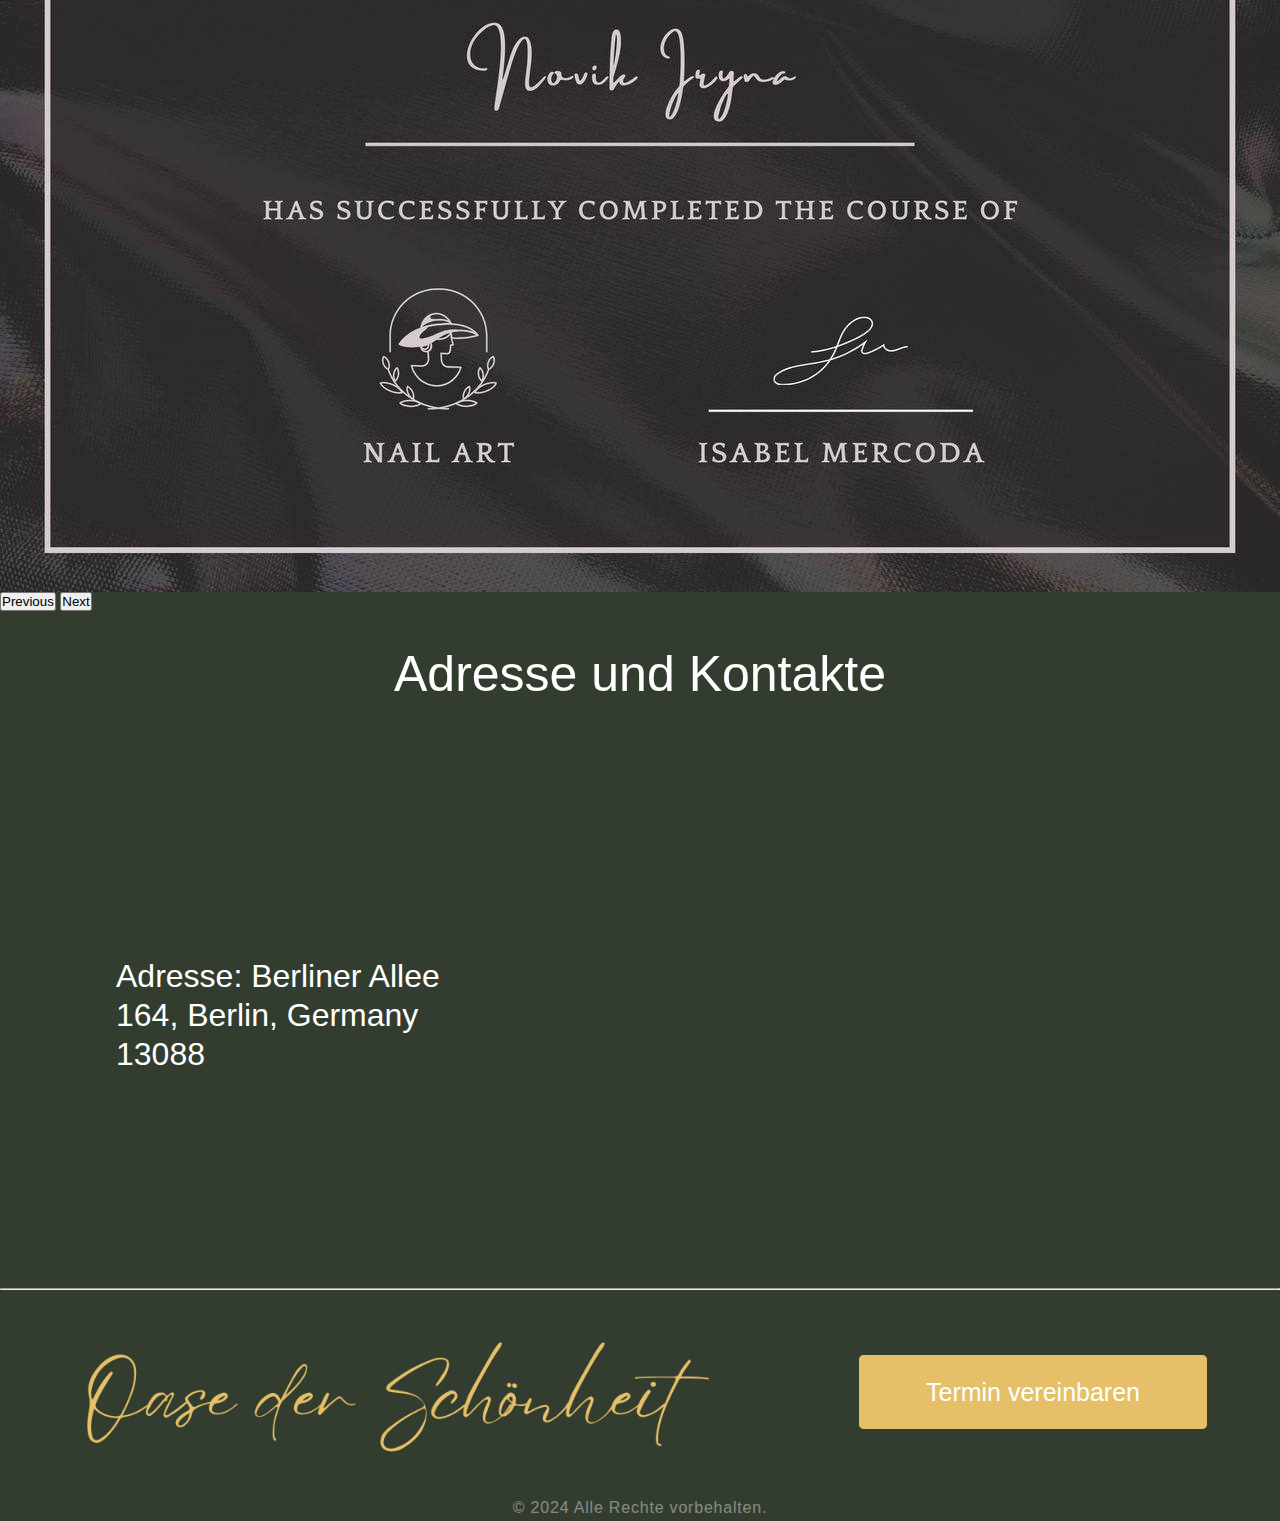
==== commit 820e9cfa: "." ====
--- a/index.html
+++ b/index.html
@@ -108,37 +108,12 @@
                 </li>
                 
             </ul>
-            <div id="carouselExampleControls" class="carousel slide">
-                <div class="carousel-inner">
-                    <div class="carousel-item active">
-                        <video id="myVideo" height="600" autoplay muted loop controls>
-                            <source src="img/IMG_7087.MP4" type="video/mp4">
-                            <source src="img/IMG_7087.ogg" type="video/ogg">
-                            Your browser does not support the video tag.
-                        </video>
-                    </div>
-                    <div class="carousel-item">
-                        <video id="myVideo" height="600" autoplay muted loop controls>
-                            <source src="img/IMG_7078.MP4" type="video/mp4">
-                            <!-- <source src="img/IMG_7087.ogg" type="video/ogg"> -->
-                            Your browser does not support the video tag.
-                        </video>
-                    </div>
-                    
-                   
-    
-                </div>
-                <button class="carousel-control-prev" type="button" data-bs-target="#carouselExampleControls"
-                    data-bs-slide="prev">
-                    <span class="carousel-control-prev-icon" aria-hidden="true"></span>
-                    <span class="visually-hidden">Previous</span>
-                </button>
-                <button class="carousel-control-next" type="button" data-bs-target="#carouselExampleControls"
-                    data-bs-slide="next">
-                    <span class="carousel-control-next-icon" aria-hidden="true"></span>
-                    <span class="visually-hidden">Next</span>
-                </button>
-            </div>
+            <video id="myVideo" height="600" autoplay muted loop controls>
+                <source src="img/IMG_7087.MP4" type="video/mp4">
+                <source src="img/IMG_7087.ogg" type="video/ogg">
+                Your browser does not support the video tag.
+            </video>
+            
             
         </div>
     </div>
